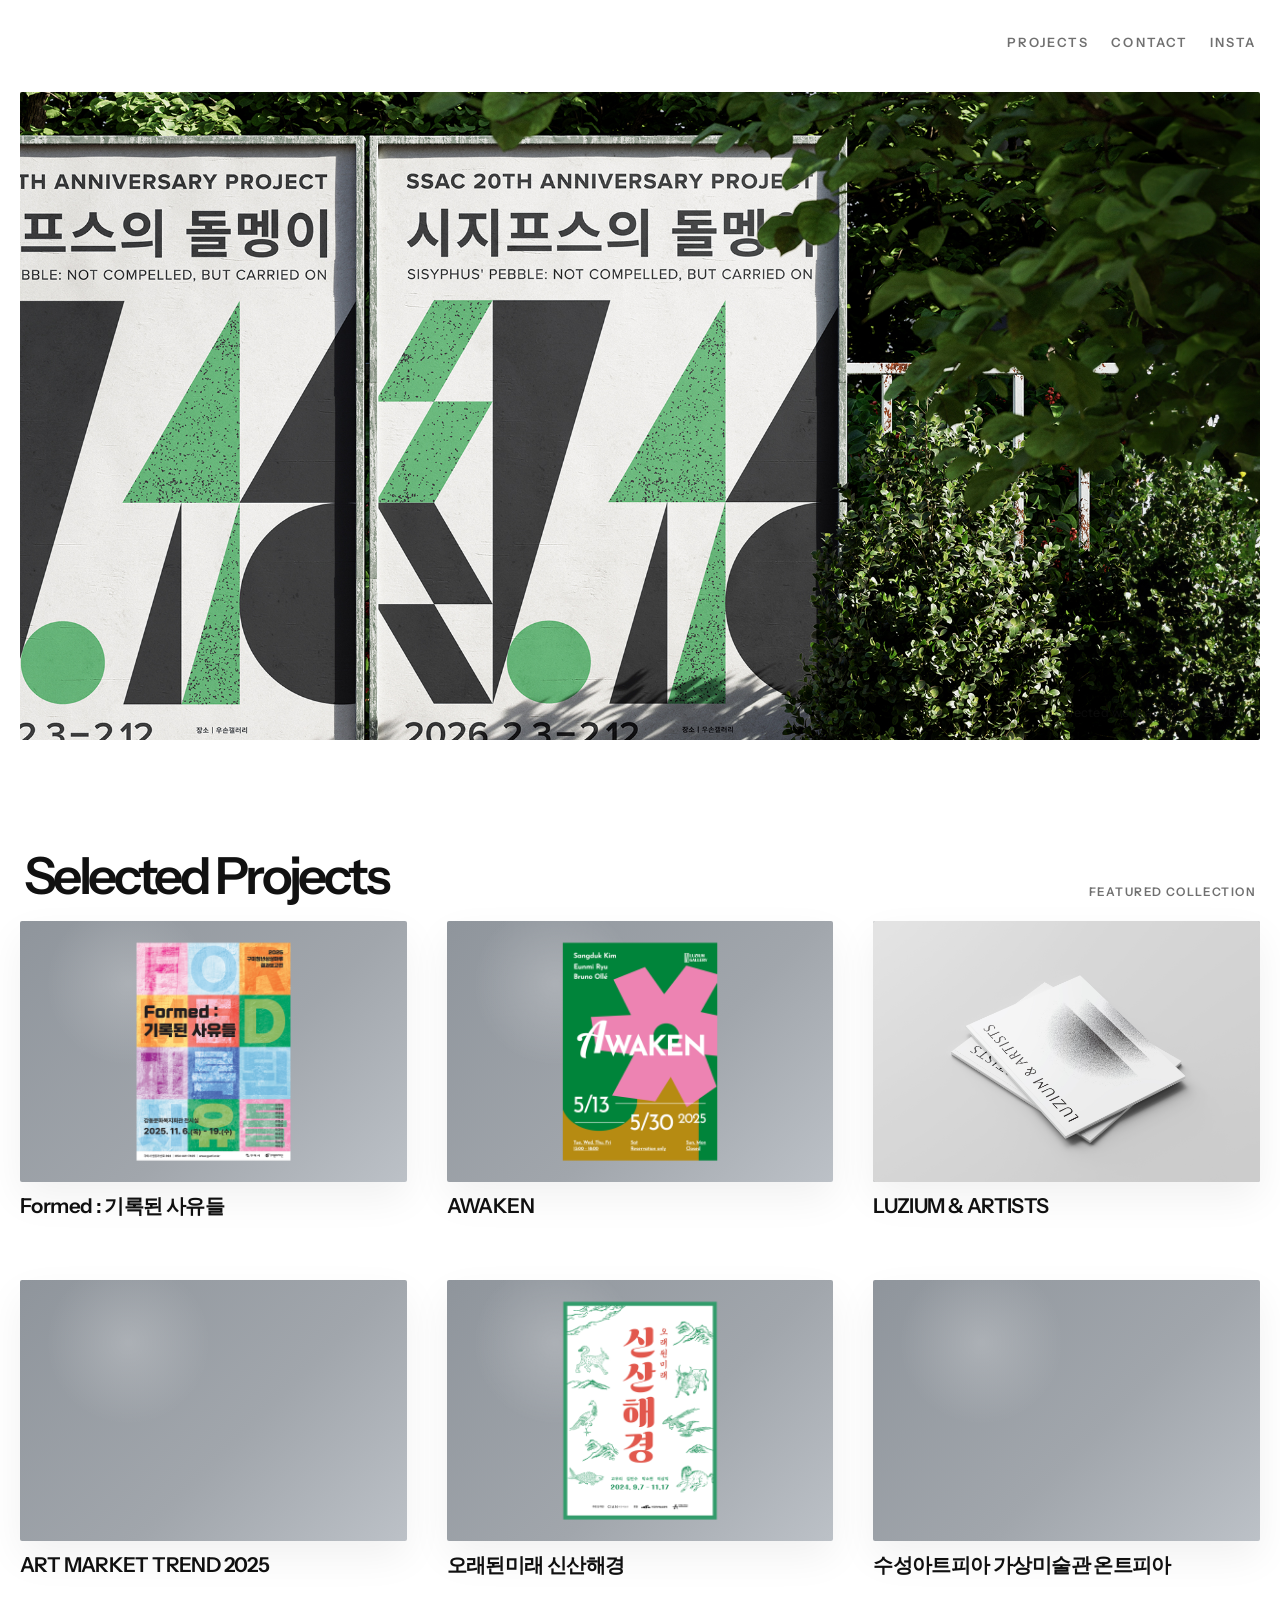
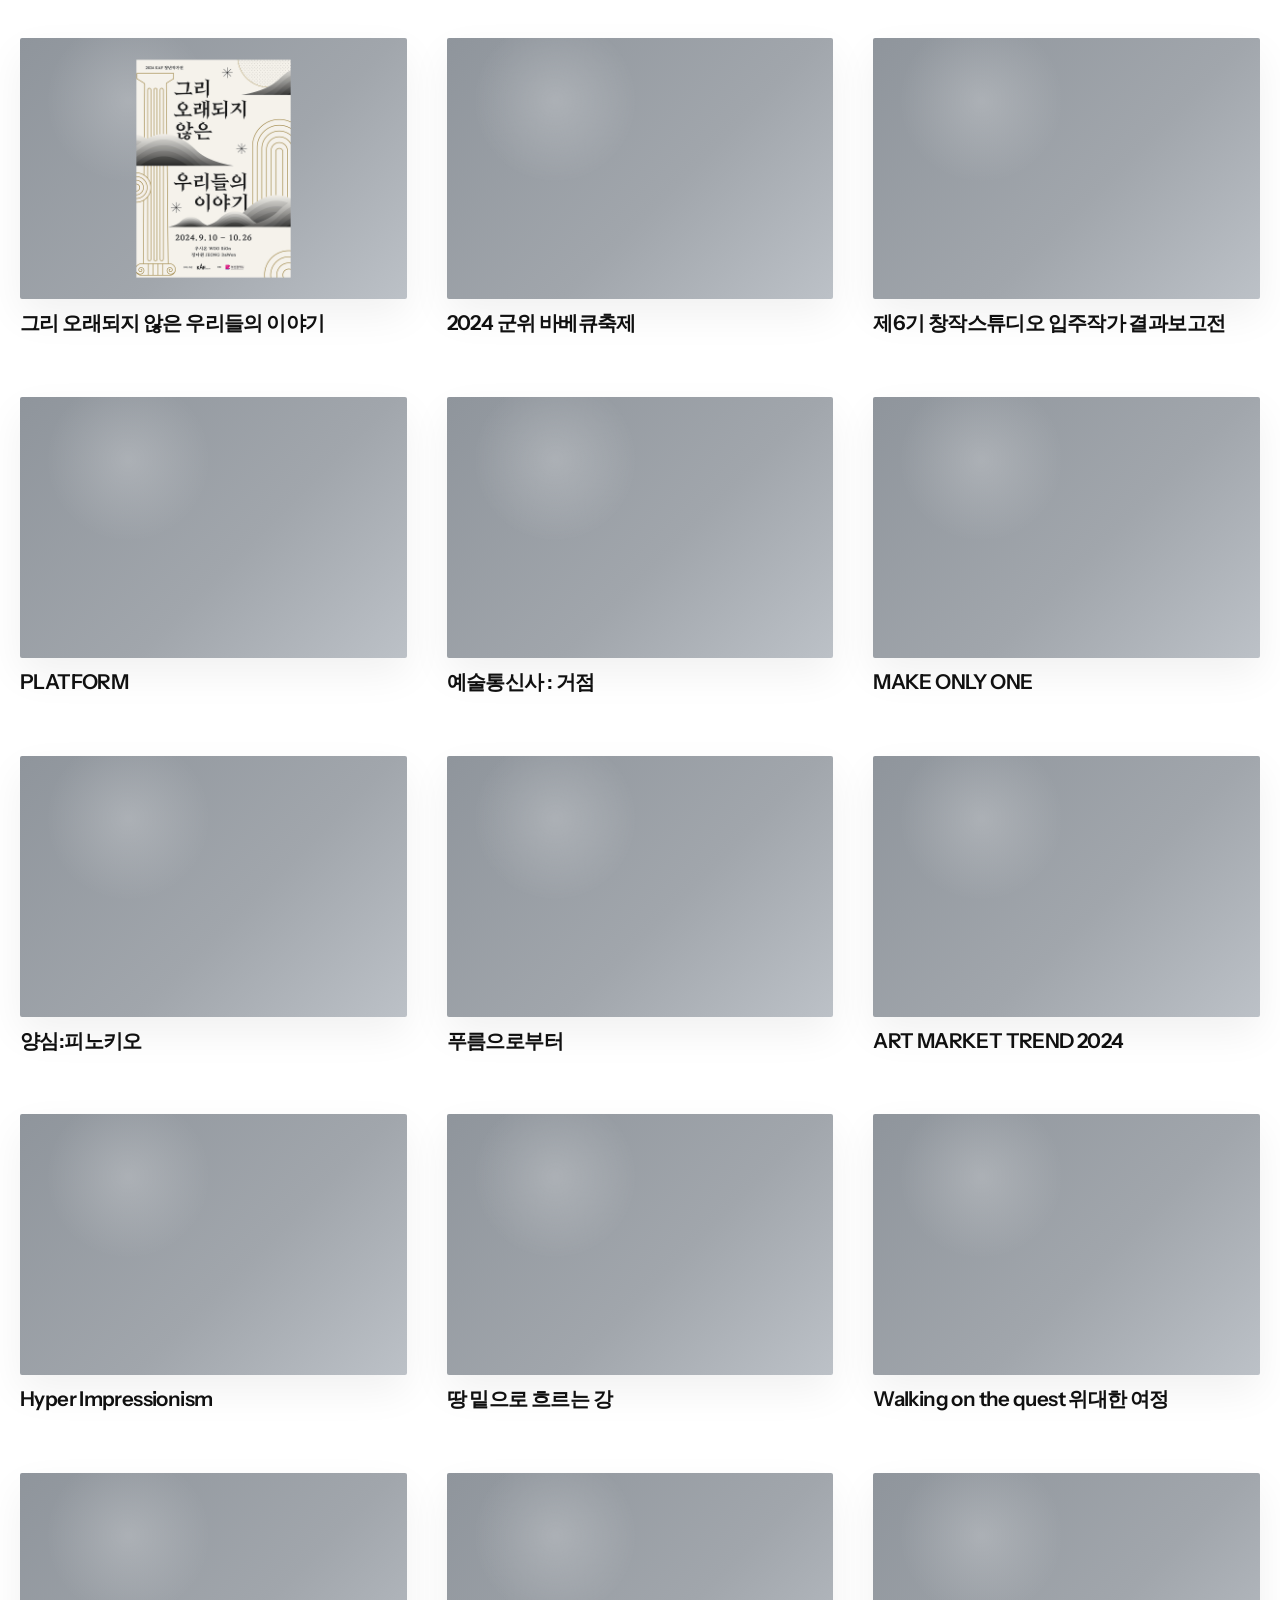
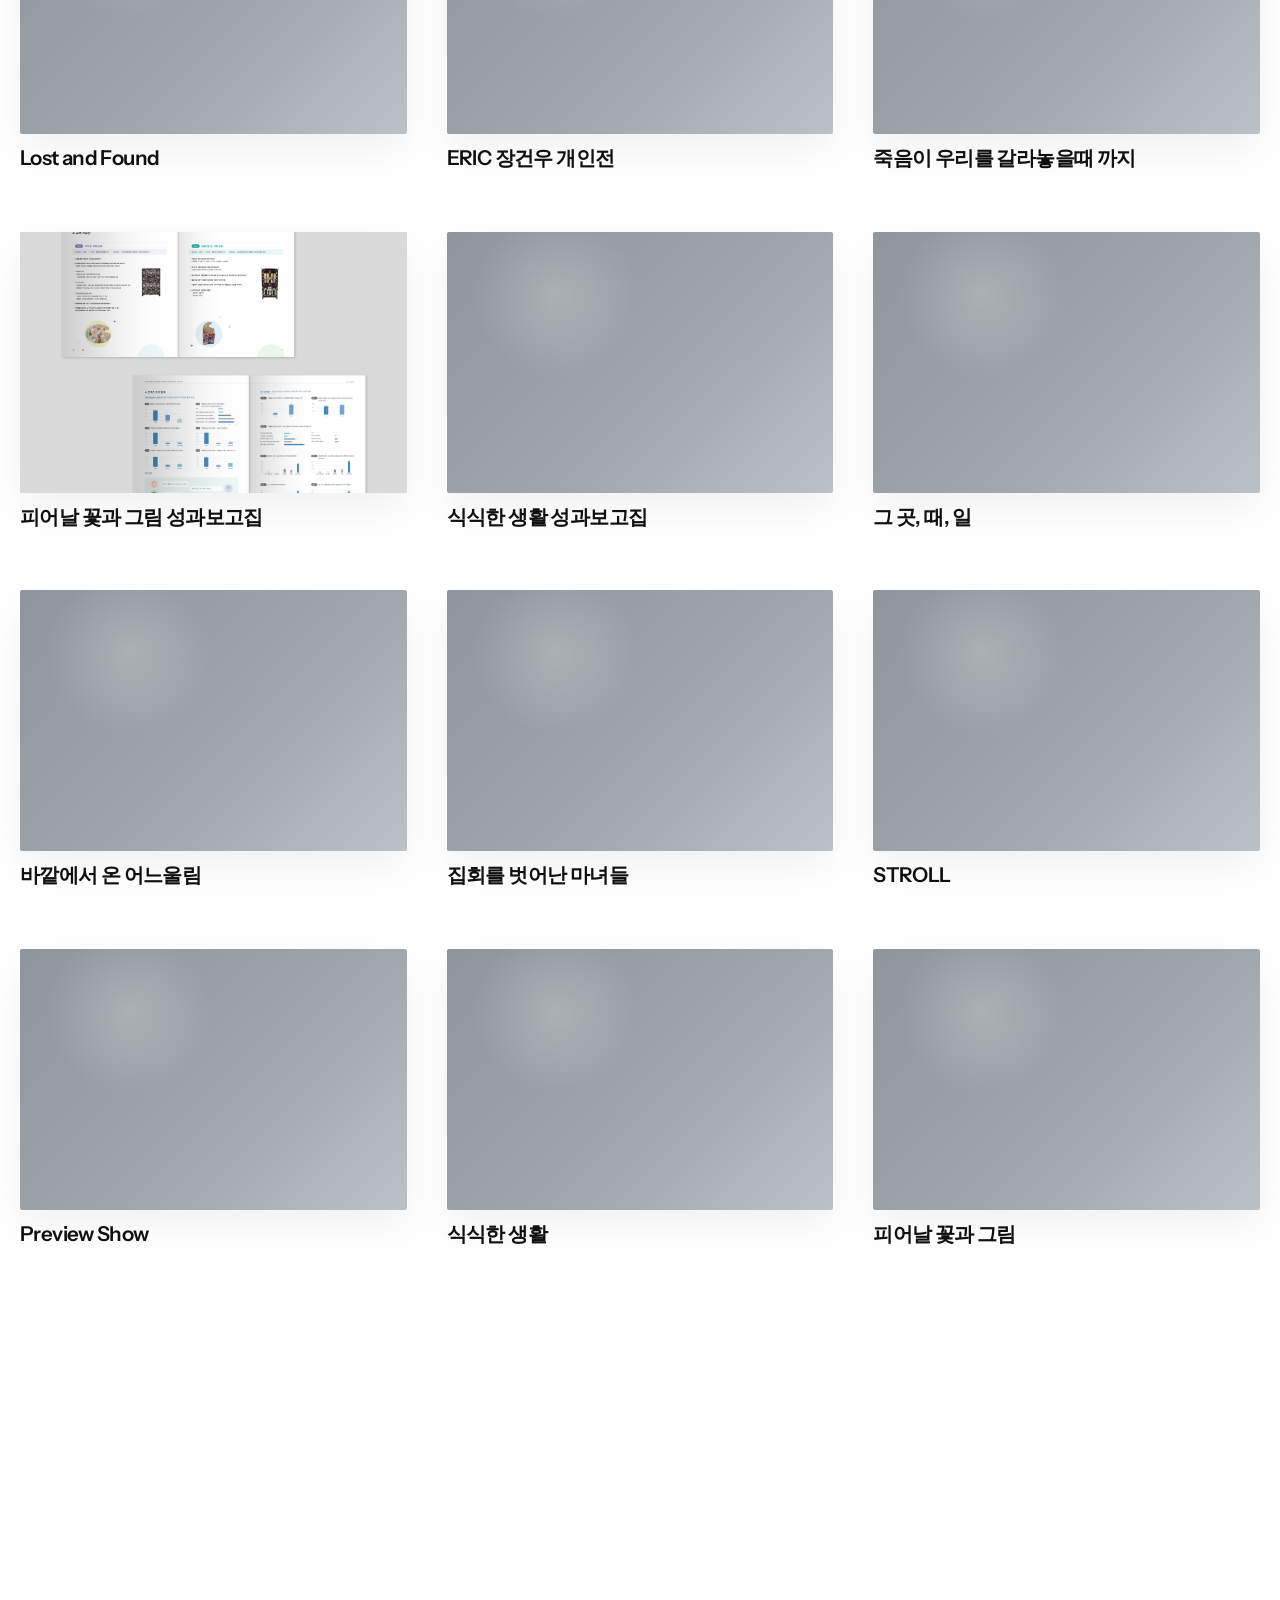
==== index.html @ 775eef55 "Add SVG favicon" ====
<!DOCTYPE html>
<html lang="ko">
<head>
  <meta charset="UTF-8" />
  <meta name="viewport" content="width=device-width, initial-scale=1.0" />
  <title>Min Portfolio</title>
  <meta
    name="description"
    content="타이포그래피 중심의 미니멀 웹 디자이너 포트폴리오"
  />
  <link rel="preconnect" href="https://fonts.googleapis.com" />
  <link rel="preconnect" href="https://fonts.gstatic.com" crossorigin />
  <link
    href="https://fonts.googleapis.com/css2?family=Instrument+Sans:wght@400;500;600;700&display=swap"
    rel="stylesheet"
  />
  <link rel="icon" href="favicon.svg" type="image/svg+xml" />
  <link rel="stylesheet" href="style.css" />
</head>
<body>
  <a class="skip-link" href="#content">본문으로 바로가기</a>

  <div class="page">
    <!-- 공통 상단 내비게이션 -->
    <header class="topbar reveal">
      <a class="brand" href="index.html" aria-label="Min Portfolio home">
        <span class="brand-text">MIN PORTFOLIO</span>
      </a>
      <nav class="menu" aria-label="주요 메뉴">
        <a href="project.html">Projects</a>
        <a href="contact.html">Contact</a>
        <a href="https://www.instagram.com/aube.d_graphic/" target="_blank" rel="noopener noreferrer">Insta</a>
      </nav>
    </header>

    <main id="content">
      <!-- 메인 비주얼 -->
      <section class="hero-image reveal reveal-delay" aria-label="Main visual">
        <div class="hero-image-inner surface-art" id="home-hero">
          <p>Selected work archive / 2026</p>
        </div>
      </section>

      <!-- 대표 프로젝트 목록은 script.js 데이터로 렌더링 -->
      <section class="work reveal" aria-labelledby="featured-projects-title">
        <div class="section-head">
          <h1 id="featured-projects-title">Selected Projects</h1>
          <p class="section-note">Featured collection</p>
        </div>
        <div class="project-gallery" data-gallery="featured"></div>
      </section>
    </main>
  </div>

  <script src="script.js"></script>
</body>
</html>
---- style.css ----
:root {
  --bg: #ffffff;
  --surface: #f8f8f8;
  --text: #111111;
  --muted: #707070;
  --line: rgba(17, 17, 17, 0.12);
  --line-strong: rgba(17, 17, 17, 0.22);
  --font-sans: "Instrument Sans", sans-serif;
  --page-width: min(1280px, calc(100% - 40px));
  --page-padding-bottom: 80px;
  --section-padding-top: 88px;
  --work-padding-top: 112px;
  --grid-gap-x: 40px;
  --grid-gap-y: 64px;
  --radius: 2px;
  --shadow-soft: 0 16px 40px rgba(17, 17, 17, 0.06);
}

/* Base */
*,
*::before,
*::after {
  box-sizing: border-box;
}

html {
  scroll-behavior: smooth;
}

body {
  margin: 0;
  background: var(--bg);
  color: var(--text);
  font-family: var(--font-sans);
  letter-spacing: -0.015em;
}

body.contact-page {
  background: #e9ecfb;
}

a {
  color: inherit;
  text-decoration: none;
}

img {
  display: block;
  max-width: 100%;
}

.skip-link {
  position: absolute;
  top: 12px;
  left: 12px;
  z-index: 100;
  padding: 10px 14px;
  background: var(--text);
  color: var(--bg);
  transform: translateY(-150%);
  transition: transform 0.2s ease;
}

.skip-link:focus {
  transform: translateY(0);
}

.page {
  width: var(--page-width);
  margin: 0 auto;
  padding: 24px 0 var(--page-padding-bottom);
}

/* Header */
.topbar,
.menu,
.section-head {
  display: flex;
}

.topbar {
  align-items: center;
  justify-content: space-between;
  gap: 24px;
  padding: 4px 4px 0;
}

.brand,
.menu {
  font-size: 0.8rem;
  font-weight: 600;
  letter-spacing: 0.16em;
  text-transform: uppercase;
}

.brand {
  position: relative;
  display: inline-flex;
  align-items: center;
  min-height: 28px;
}

.brand-logo {
  display: block;
  max-height: 28px;
  width: auto;
}

.menu {
  flex-wrap: wrap;
  gap: 22px;
  color: var(--muted);
}

.menu a[aria-current="page"] {
  color: var(--text);
}

.brand:hover,
.menu a:hover {
  opacity: 0.55;
}

.brand.has-logo .brand-text {
  position: absolute;
  overflow: hidden;
  width: 1px;
  height: 1px;
  margin: -1px;
  padding: 0;
  border: 0;
  clip: rect(0 0 0 0);
  clip: rect(0, 0, 0, 0);
}

/* Shared typography */
.eyebrow,
.detail-gallery-label,
.section-note,
.info-row span {
  color: var(--muted);
  font-size: 0.82rem;
  font-weight: 600;
  letter-spacing: 0.12em;
  text-transform: uppercase;
}

.eyebrow {
  margin: 0 0 18px;
  font-size: 0.78rem;
  letter-spacing: 0.14em;
}

.section-note {
  margin: 0;
  font-size: 0.74rem;
}

.page-title,
.detail-title,
.section-head h1,
.section-head h2,
.project-title {
  margin: 0;
  font-weight: 600;
  letter-spacing: -0.07em;
}

.page-title {
  font-size: clamp(3rem, 6.8vw, 5.8rem);
  line-height: 0.9;
}

.hero-copy,
.detail-summary,
.detail-overview {
  color: var(--muted);
  line-height: 1.8;
}

/* Shared surfaces */
.surface-art {
  border-radius: var(--radius);
  background:
    linear-gradient(135deg, rgba(255, 228, 186, 0.78), rgba(255, 255, 255, 0.5) 32%),
    radial-gradient(circle at 78% 24%, rgba(188, 231, 255, 0.8), transparent 22%),
    radial-gradient(circle at 68% 72%, rgba(255, 196, 204, 0.74), transparent 26%),
    linear-gradient(180deg, var(--surface), #efefef);
}

.surface-art::before {
  content: "";
  position: absolute;
  inset: 0;
  background:
    linear-gradient(120deg, rgba(255, 255, 255, 0.26), transparent 34%),
    linear-gradient(180deg, transparent 58%, rgba(255, 255, 255, 0.36));
}

/* Home / list sections */
.hero-image {
  margin-top: 36px;
}

.hero-image-inner {
  position: relative;
  min-height: 72vh;
  overflow: hidden;
}

.hero-image-inner p {
  position: absolute;
  right: 24px;
  bottom: 20px;
  z-index: 1;
  margin: 0;
  color: rgba(17, 17, 17, 0.7);
  font-size: 0.8rem;
  letter-spacing: 0.02em;
}

.page-intro {
  padding: var(--section-padding-top) 4px 24px;
}

.intro-copy {
  grid-column: auto;
  max-width: 32rem;
  margin-top: 18px;
}

.contact-intro {
  padding-bottom: 8px;
}

.contact-intro-copy {
  max-width: 43rem;
  display: grid;
  gap: 18px;
  margin-top: 28px;
}

.contact-intro-copy p {
  margin: 0;
  color: var(--text);
  font-size: clamp(1.2rem, 2vw, 1.5rem);
  line-height: 1.72;
  letter-spacing: -0.02em;
}

.contact-email {
  margin-top: 10px;
}

.contact-email a {
  display: inline-flex;
  align-items: center;
  gap: 10px;
  color: var(--text);
  font-size: inherit;
  line-height: inherit;
  letter-spacing: inherit;
}

.contact-email-icon {
  width: 28px;
  height: 28px;
  flex: 0 0 auto;
  object-fit: contain;
}

.work {
  padding-top: var(--work-padding-top);
}

.section-head {
  justify-content: space-between;
  align-items: end;
  gap: 20px;
  padding: 0 4px 22px;
}

.section-head h1,
.section-head h2 {
  font-size: clamp(2.2rem, 4vw, 3.2rem);
  line-height: 0.92;
}

.project-gallery {
  display: grid;
  grid-template-columns: repeat(3, minmax(0, 1fr));
  gap: var(--grid-gap-y) var(--grid-gap-x);
}

.project-item {
  display: grid;
  gap: 14px;
  transition:
    transform 0.28s ease,
    opacity 0.28s ease;
}

.project-item:hover {
  transform: translateY(-2px);
}

.project-thumb {
  position: relative;
  aspect-ratio: 4 / 2.7;
  width: 100%;
  border-radius: var(--radius);
  overflow: hidden;
  background-size: cover;
  background-position: center;
  box-shadow: var(--shadow-soft);
  transition:
    transform 0.4s ease,
    filter 0.4s ease,
    box-shadow 0.4s ease;
}

.project-item:hover .project-thumb {
  transform: scale(1.01);
  filter: contrast(1.01) saturate(1.01);
  box-shadow: 0 20px 42px rgba(17, 17, 17, 0.09);
}

.project-thumb-image,
.project-thumb-video,
.hero-image-asset,
.detail-thumb-image,
.detail-gallery-video,
.detail-gallery-image {
  width: 100%;
  height: 100%;
  object-fit: cover;
}

.hero-image-asset,
.project-thumb-image,
.detail-thumb-image {
  position: absolute;
  inset: 0;
}


.project-thumb-video {
  position: absolute;
  inset: 0;
  object-fit: cover;
}

.project-thumb-contain {
  display: grid;
  place-items: center;
  background: #a1a6ac;
}

.project-thumb-contain .project-thumb-image {
  position: absolute;
  inset: 0;
  width: 100%;
  height: 100%;
  max-width: none;
  max-height: none;
  object-fit: contain;
  object-position: center center;
  margin: 0;
  filter: drop-shadow(0 12px 22px rgba(17, 17, 17, 0.18));
}

.project-text {
  display: grid;
  gap: 6px;
}

.project-title {
  font-size: clamp(1.05rem, 1.6vw, 1.45rem);
  line-height: 0.96;
  letter-spacing: -0.03em;
}

.project-meta {
  color: var(--muted);
  font-size: 0.84rem;
  font-weight: 500;
  letter-spacing: 0.01em;
  display: none;
}

/* Project detail */
.detail-visual {
  margin-top: 40px;
}

.detail-thumb {
  position: relative;
  aspect-ratio: 4 / 2.7;
  overflow: hidden;
  border-radius: var(--radius);
}

.detail-thumb-contain {
  display: grid;
  place-items: center;
  background: #a1a6ac;
}

.detail-thumb-contain .detail-thumb-image {
  position: absolute;
  inset: 0;
  width: 100%;
  height: 100%;
  max-width: none;
  max-height: none;
  margin: 0;
  object-fit: contain;
  object-position: center center;
}

.detail-copy {
  max-width: 980px;
  padding: 88px 4px 0;
}

.detail-year {
  margin: 0 0 14px;
  color: var(--muted);
  font-size: 0.92rem;
  letter-spacing: 0.01em;
}

.detail-title {
  font-size: clamp(2.3rem, 4vw, 3.2rem);
  line-height: 1;
}

.detail-summary,
.detail-overview {
  max-width: 920px;
  margin: 18px 0 0;
  font-size: clamp(0.94rem, 1.15vw, 1.02rem);
  line-height: 1.65;
  letter-spacing: -0.015em;
}

.detail-summary {
  color: #1b1b1b;
  font-size: clamp(1rem, 1.28vw, 1.1rem);
}

.detail-overview {
  color: var(--muted);
}

.detail-gallery {
  padding-top: 72px;
}

.detail-gallery-grid {
  display: grid;
  grid-template-columns: 1fr;
  gap: 24px;
}

.detail-gallery-item {
  position: relative;
  min-height: 52vh;
  overflow: hidden;
  border: 0;
  border-radius: var(--radius);
  background: transparent;
}

.detail-gallery-item.has-video {
  display: grid;
  place-items: center;
  background: #ffffff;
}

.detail-gallery-item::before {
  content: "TEMP IMAGE";
  position: absolute;
  top: 16px;
  left: 16px;
  z-index: 1;
  padding: 8px 10px;
  background: rgba(255, 255, 255, 0.88);
  color: var(--text);
  font-size: 0.72rem;
  font-weight: 700;
  letter-spacing: 0.08em;
  border-radius: 999px;
}

.detail-gallery-item.has-asset::before,
.detail-thumb.has-asset::before {
  content: none;
}

.detail-gallery-item.has-video .detail-gallery-video {
  display: block;
  position: relative;
  width: min(600px, 100%);
  height: auto;
  max-height: 100%;
  border: 1px solid #111111;
  outline: 0;
  object-fit: contain;
}

.detail-back {
  display: flex;
  justify-content: space-between;
  align-items: center;
  gap: 16px;
  padding-top: 32px;
}

.back-link {
  display: inline-flex;
  align-items: center;
  justify-content: center;
  min-height: 48px;
  padding: 0 20px;
  border: 1px solid var(--text);
  color: var(--text);
  font-size: 0.96rem;
  font-weight: 500;
  letter-spacing: -0.01em;
}

.detail-back .back-link[hidden] {
  visibility: hidden;
  pointer-events: none;
}

.detail-back .back-link:not(.back-link-prev):not(.back-link-next) {
  margin: 0 auto;
}

.back-link-prev,
.back-link-next {
  width: 42px;
  height: 42px;
  min-width: 42px;
  min-height: 42px;
  padding: 0;
  border: 0;
  font-size: 1.75rem;
  font-weight: 700;
  line-height: 1;
  position: relative;
}

.back-link-prev::before,
.back-link-next::before {
  content: "";
  position: absolute;
  top: 50%;
  left: 50%;
  width: 22px;
  height: 2px;
  background: var(--text);
  transform: translate(-50%, -50%);
}

.back-link-prev::before {
  margin-left: 1px;
}

.back-link-next::before {
  margin-left: -1px;
}

.back-link-prev::after,
.back-link-next::after {
  content: "";
  position: absolute;
  top: 50%;
  width: 12px;
  height: 12px;
  border-top: 2px solid var(--text);
  border-right: 2px solid var(--text);
}

.back-link-prev::after {
  left: 50%;
  transform: translate(-11px, -50%) rotate(-135deg);
}

.back-link-next::after {
  left: 50%;
  transform: translate(-2px, -50%) rotate(45deg);
}

.back-link-list {
  min-width: 120px;
}

.back-link:hover {
  opacity: 0.6;
}

/* Info pages */
.info-list {
  border-top: 1px solid var(--line);
}

.info-row {
  display: grid;
  grid-template-columns: 120px minmax(0, 1fr);
  gap: 18px;
  padding: 22px 4px;
  border-bottom: 1px solid var(--line);
}

.info-row p,
.info-row a {
  margin: 0;
  font-size: clamp(1.2rem, 2vw, 1.8rem);
  line-height: 1.2;
  letter-spacing: -0.04em;
}

.info-list-contact .info-row p,
.info-list-contact .info-row a {
  font-size: clamp(1rem, 1.5vw, 1.3rem);
}

.contact-content {
  padding-top: 72px;
  border-top: 0;
}

.contact-content .info-row:first-child {
  border-top: 1px solid var(--line);
}

/* Color variants */
.thumb-sand {
  background:
    radial-gradient(circle at 30% 30%, rgba(255, 255, 255, 0.34), transparent 28%),
    linear-gradient(135deg, #f4d39d, #f8e6ca 58%, #fcf7ef);
}

.thumb-ocean {
  background:
    radial-gradient(circle at 75% 25%, rgba(255, 255, 255, 0.36), transparent 24%),
    linear-gradient(135deg, #b6dff4, #d9eff9 58%, #f7fbfd);
}

.thumb-forest {
  background:
    radial-gradient(circle at 32% 28%, rgba(255, 255, 255, 0.3), transparent 24%),
    linear-gradient(135deg, #cfe5d7, #e4f2e8 58%, #f9fcfa);
}

.thumb-rose {
  background:
    radial-gradient(circle at 70% 26%, rgba(255, 255, 255, 0.34), transparent 24%),
    linear-gradient(135deg, #f3c8d2, #f8e2e7 58%, #fdf8f9);
}

.thumb-stone {
  background:
    radial-gradient(circle at 28% 24%, rgba(255, 255, 255, 0.2), transparent 24%),
    linear-gradient(135deg, #8f959c, #a1a6ac 58%, #bcc1c7);
}


.thumb-night {
  background:
    radial-gradient(circle at 68% 24%, rgba(255, 255, 255, 0.24), transparent 20%),
    linear-gradient(135deg, #c9d7ea, #e4edf7 58%, #f8fbff);
}

/* Motion */
.reveal {
  opacity: 0;
  transform: translateY(26px);
  transition:
    opacity 0.8s ease,
    transform 0.8s ease;
}

.reveal-delay {
  transition-delay: 0.12s;
}

.reveal.is-visible {
  opacity: 1;
  transform: translateY(0);
}

/* Responsive */
@media (max-width: 900px) {
  :root {
    --section-padding-top: 64px;
    --work-padding-top: 80px;
    --grid-gap-x: 24px;
    --grid-gap-y: 44px;
  }

  .project-gallery {
    grid-template-columns: repeat(2, minmax(0, 1fr));
  }

  .hero-image-inner {
    min-height: 58vh;
  }

  .detail-thumb {
    aspect-ratio: 4 / 2.7;
  }

  .detail-thumb-contain .detail-thumb-image {
    max-width: none;
    max-height: none;
  }

  .detail-copy {
    padding-top: 64px;
  }

  .detail-gallery-item {
    min-height: 38vh;
  }
}

@media (max-width: 640px) {
  :root {
    --page-width: min(100% - 24px, 100%);
    --page-padding-bottom: 48px;
    --section-padding-top: 48px;
    --work-padding-top: 64px;
  }

  .topbar {
    align-items: flex-start;
    gap: 14px;
  }

  .brand-logo {
    max-height: 24px;
  }

  .menu {
    gap: 8px 14px;
  }

  .section-head {
    flex-direction: column;
    align-items: flex-start;
    gap: 8px;
  }

  .page-title {
    font-size: clamp(2.8rem, 14vw, 4.8rem);
  }

  .hero-copy,
  .intro-copy {
    max-width: none;
    font-size: 0.95rem;
  }

  .hero-image {
    margin-top: 28px;
  }

  .hero-image-inner {
    min-height: 42vh;
  }

  .hero-image-inner p {
    right: 16px;
    bottom: 16px;
  }

  .project-gallery {
    grid-template-columns: 1fr;
    gap: 28px;
  }

  .project-item {
    gap: 12px;
  }

  .project-title {
    font-size: 1.45rem;
  }

  .info-row {
    grid-template-columns: 1fr;
    gap: 8px;
    padding: 18px 4px;
  }

  .info-row p,
  .info-row a {
    font-size: 1.08rem;
  }

  .detail-visual {
    margin-top: 48px;
  }

  .detail-thumb {
    aspect-ratio: 4 / 2.7;
  }

  .detail-thumb-contain .detail-thumb-image {
    max-width: none;
    max-height: none;
  }

  .detail-copy {
    padding-top: 48px;
  }

  .detail-title {
    font-size: 2rem;
  }

  .detail-summary,
  .detail-overview {
    font-size: 0.95rem;
  }

  .detail-gallery {
    padding-top: 40px;
  }

  .detail-gallery-item {
    min-height: 26vh;
  }

  .back-link {
    width: 100%;
  }

  .back-link-prev,
  .back-link-next {
    width: 42px;
    height: 42px;
    align-self: center;
  }

  .detail-back {
    flex-direction: row;
    align-items: center;
    justify-content: center;
    gap: 20px;
  }

  .detail-back .back-link:not(.back-link-prev):not(.back-link-next) {
    margin: 0;
  }

  .back-link-list {
    width: auto;
    min-width: auto;
  }

  .detail-back .back-link[hidden] {
    display: none;
  }
}

@media (prefers-reduced-motion: reduce) {
  *,
  *::before,
  *::after {
    animation: none !important;
    transition-duration: 0.01ms !important;
    scroll-behavior: auto !important;
  }

  .reveal {
    opacity: 1;
    transform: none;
  }
}
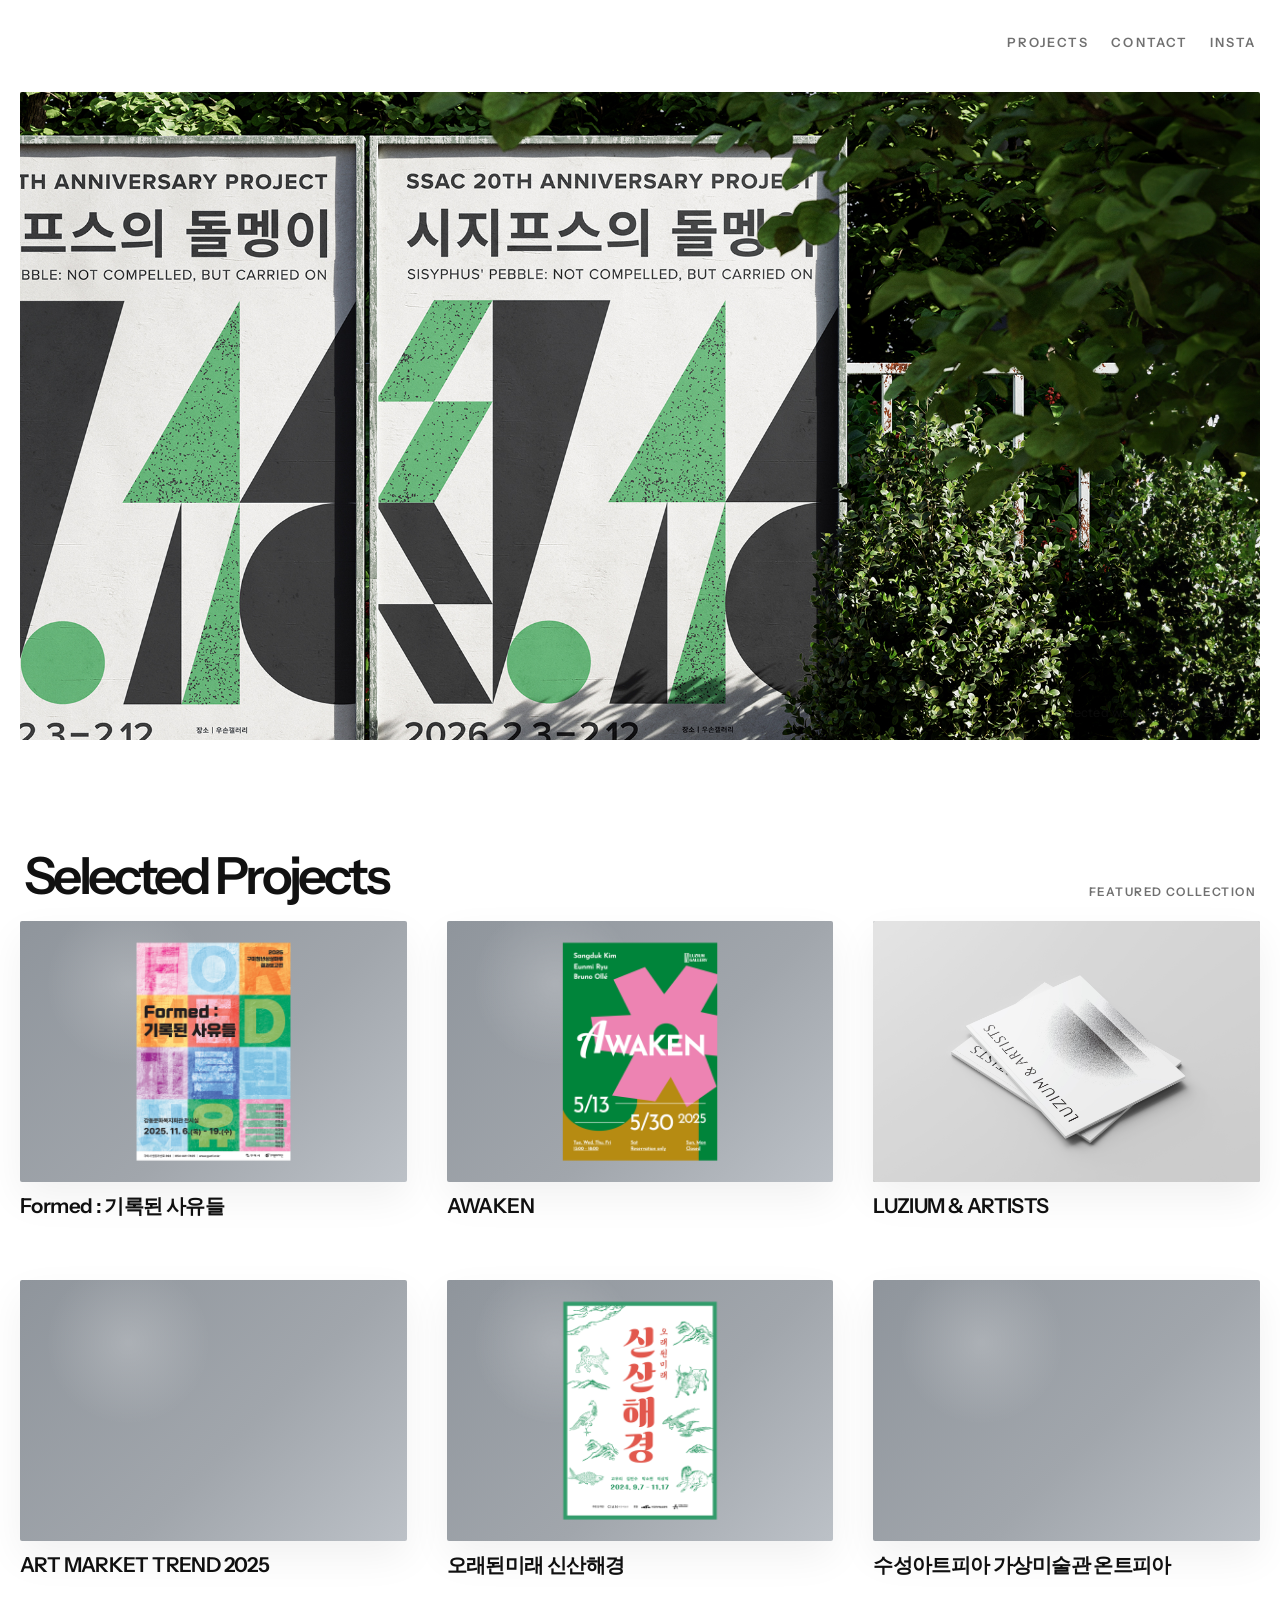
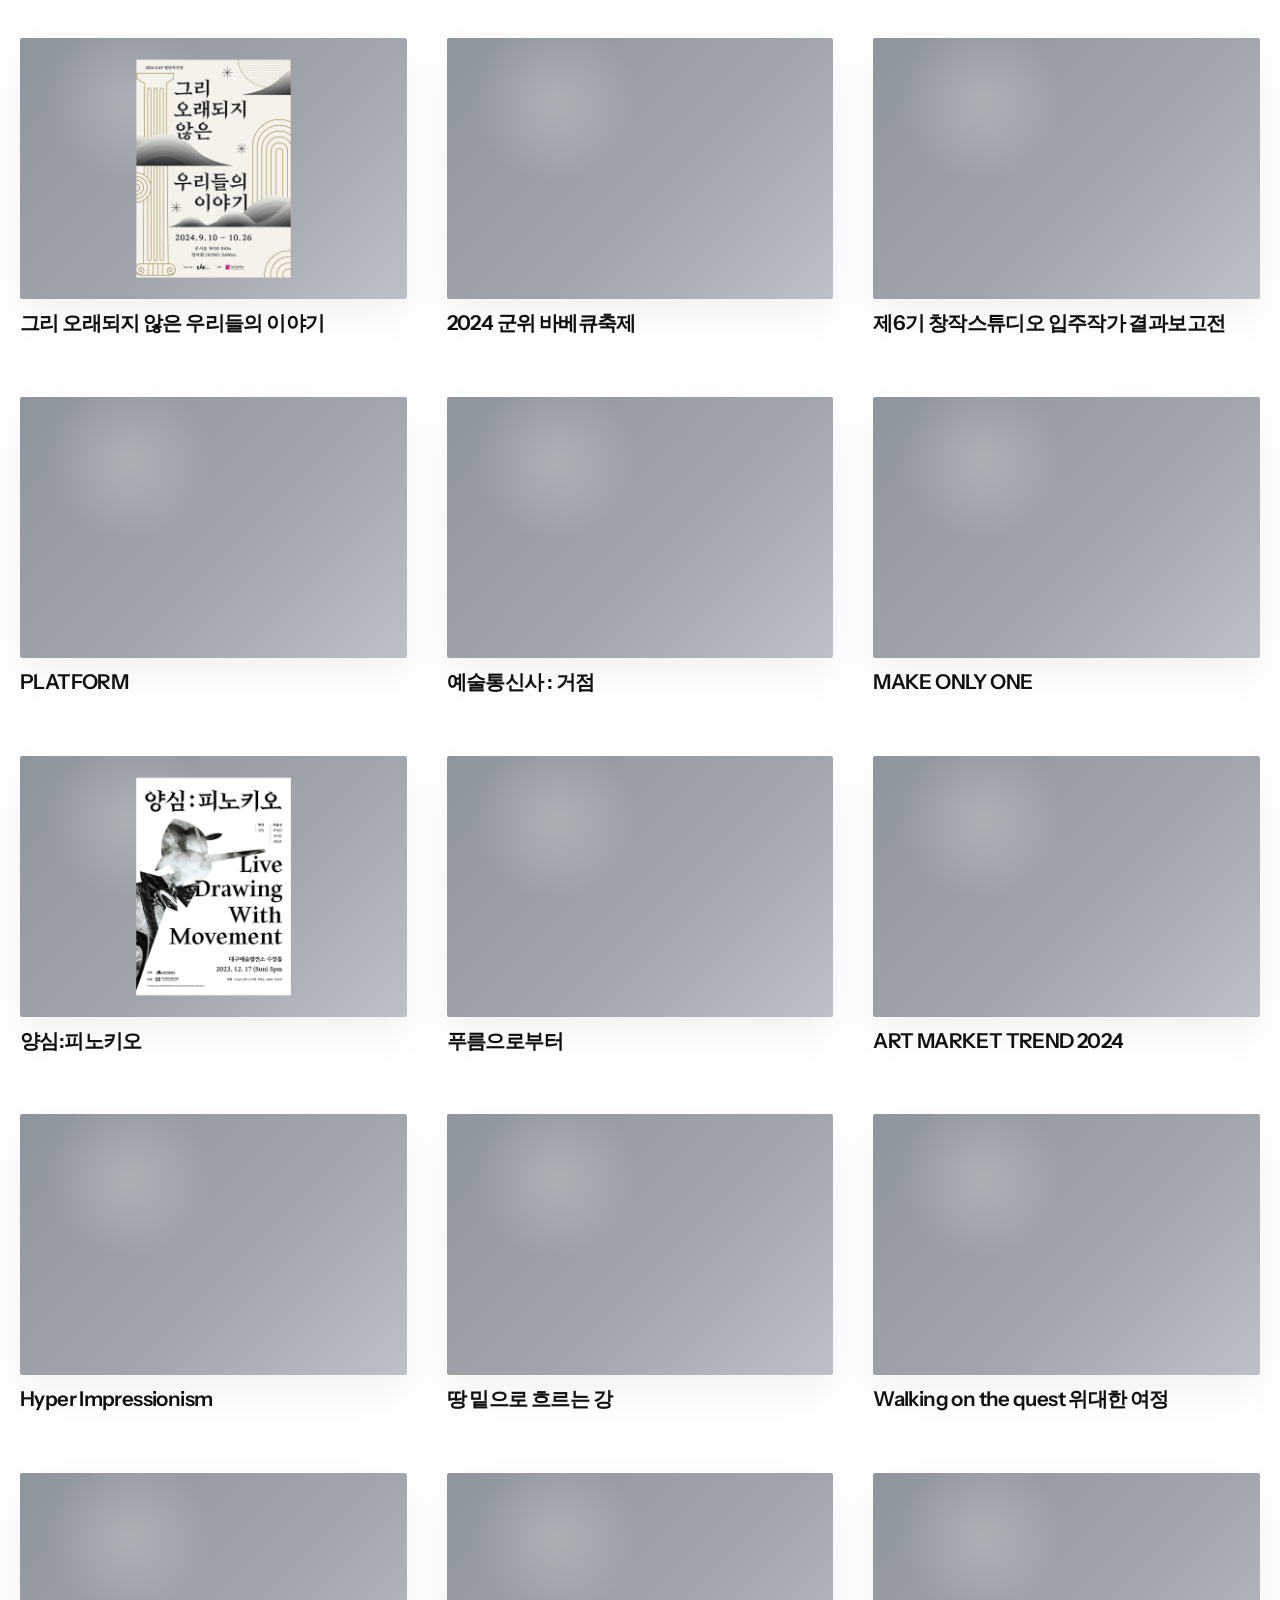
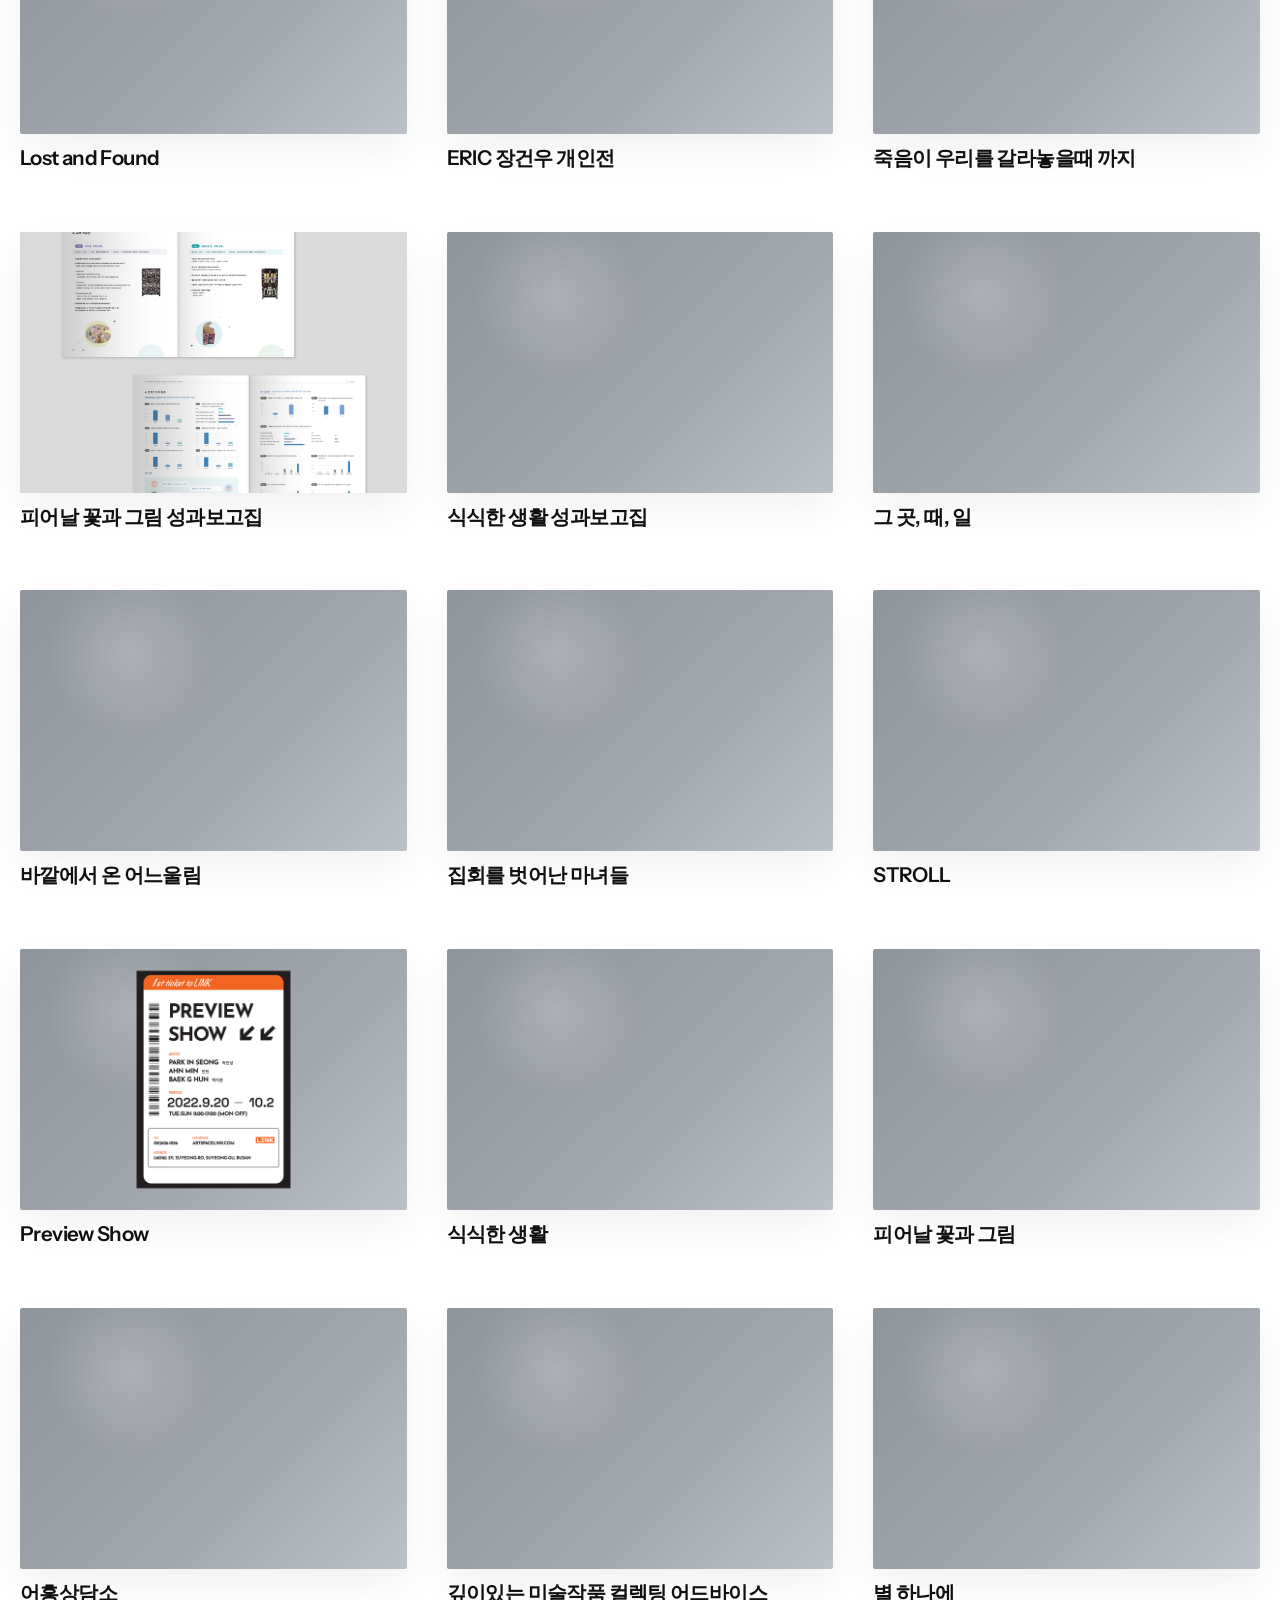
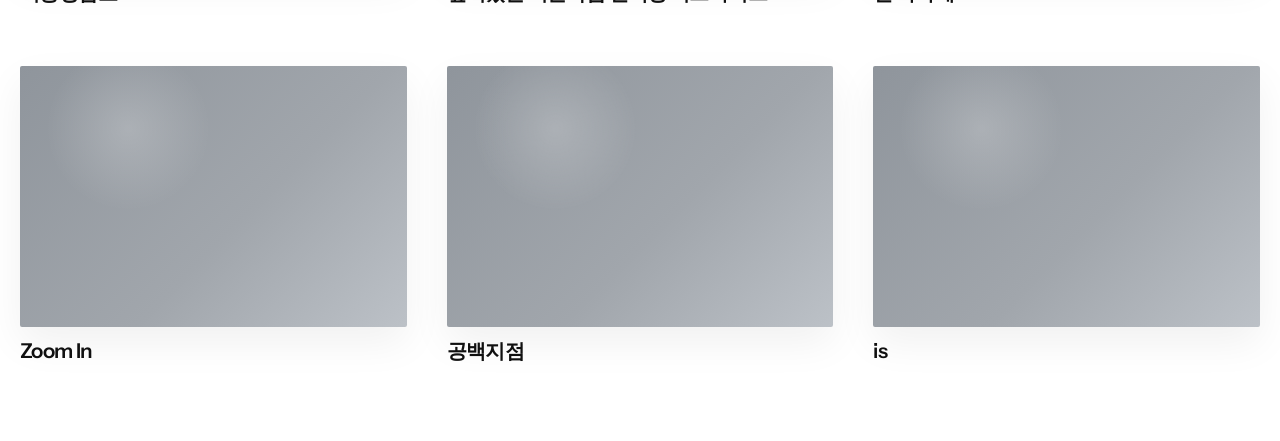
==== commit f62b9d9b: "Render header logo directly in HTML" ====
--- a/index.html
+++ b/index.html
@@ -23,7 +23,8 @@
   <div class="page">
     <!-- 공통 상단 내비게이션 -->
     <header class="topbar reveal">
-      <a class="brand" href="index.html" aria-label="Min Portfolio home">
+      <a class="brand has-logo" href="index.html" aria-label="Min Portfolio home">
+        <img class="brand-logo" src="assets/images/common/logo.svg" alt="" aria-hidden="true" />
         <span class="brand-text">MIN PORTFOLIO</span>
       </a>
       <nav class="menu" aria-label="주요 메뉴">
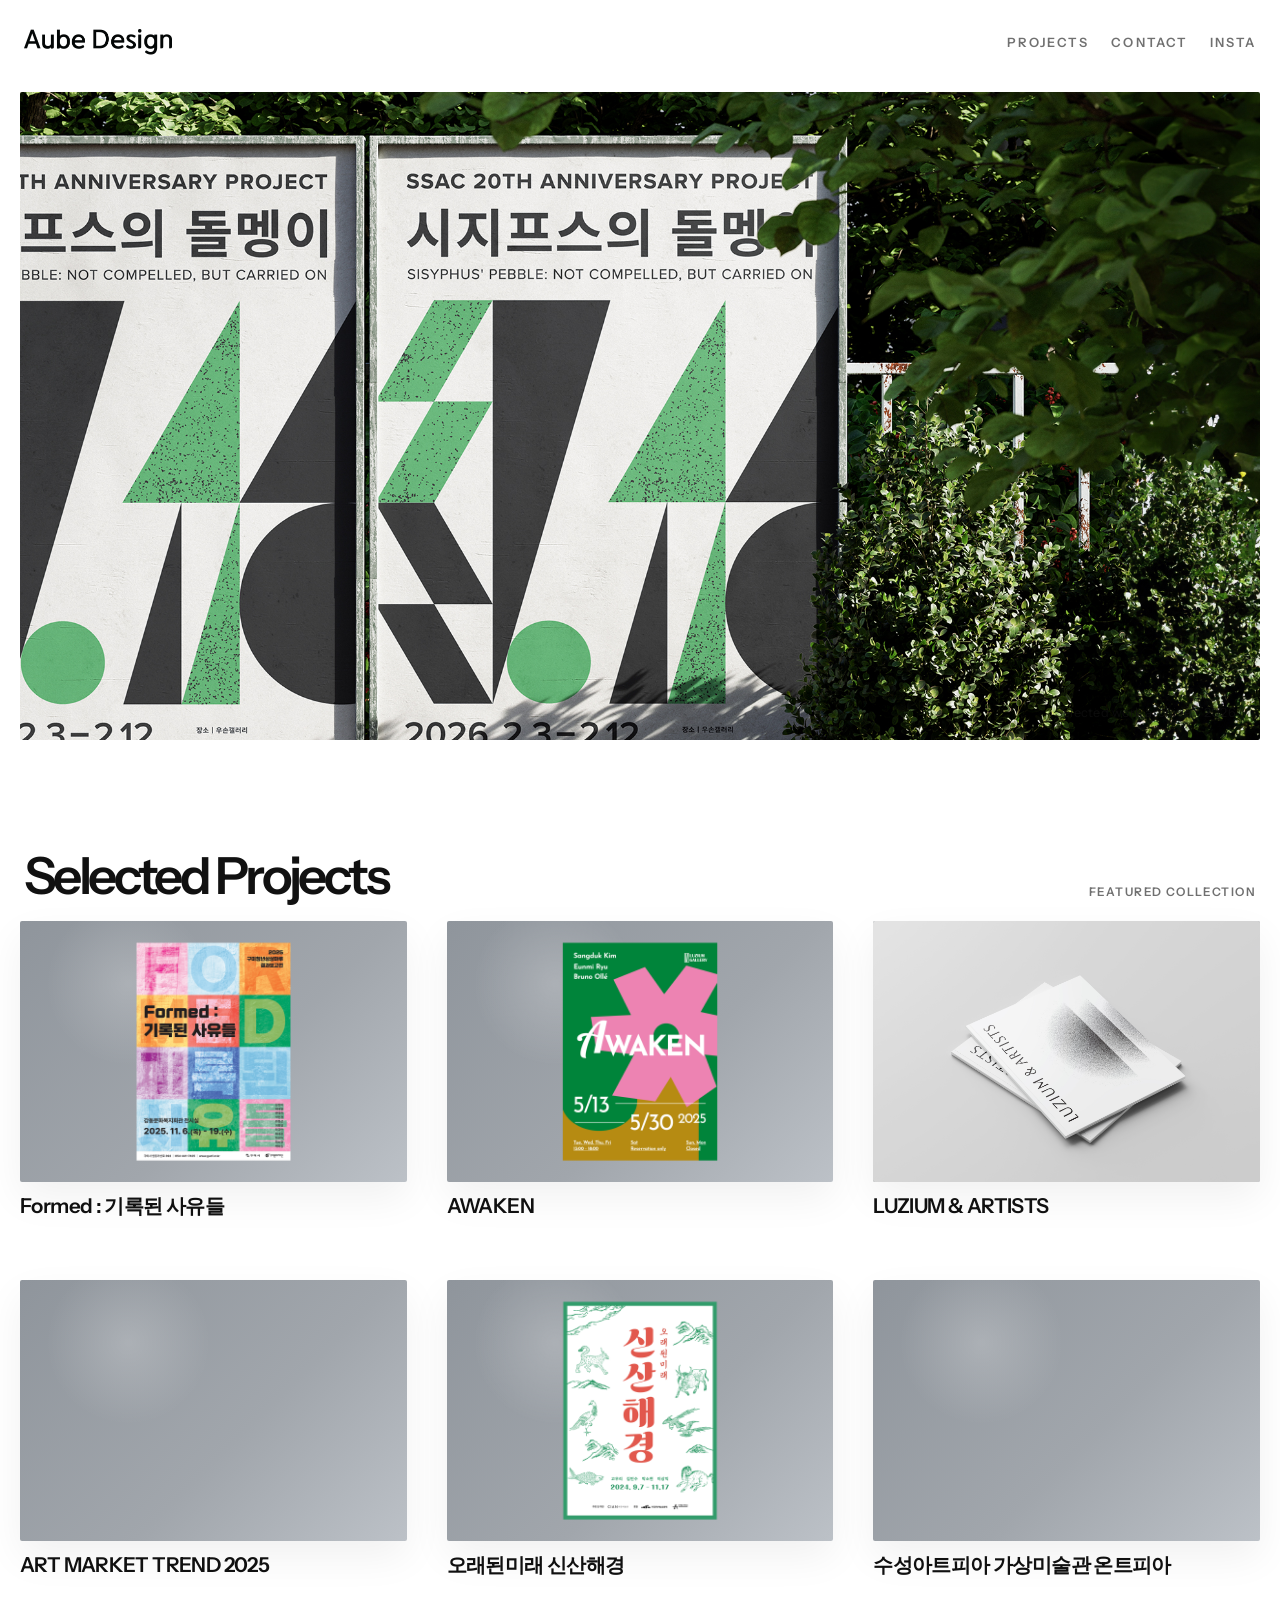
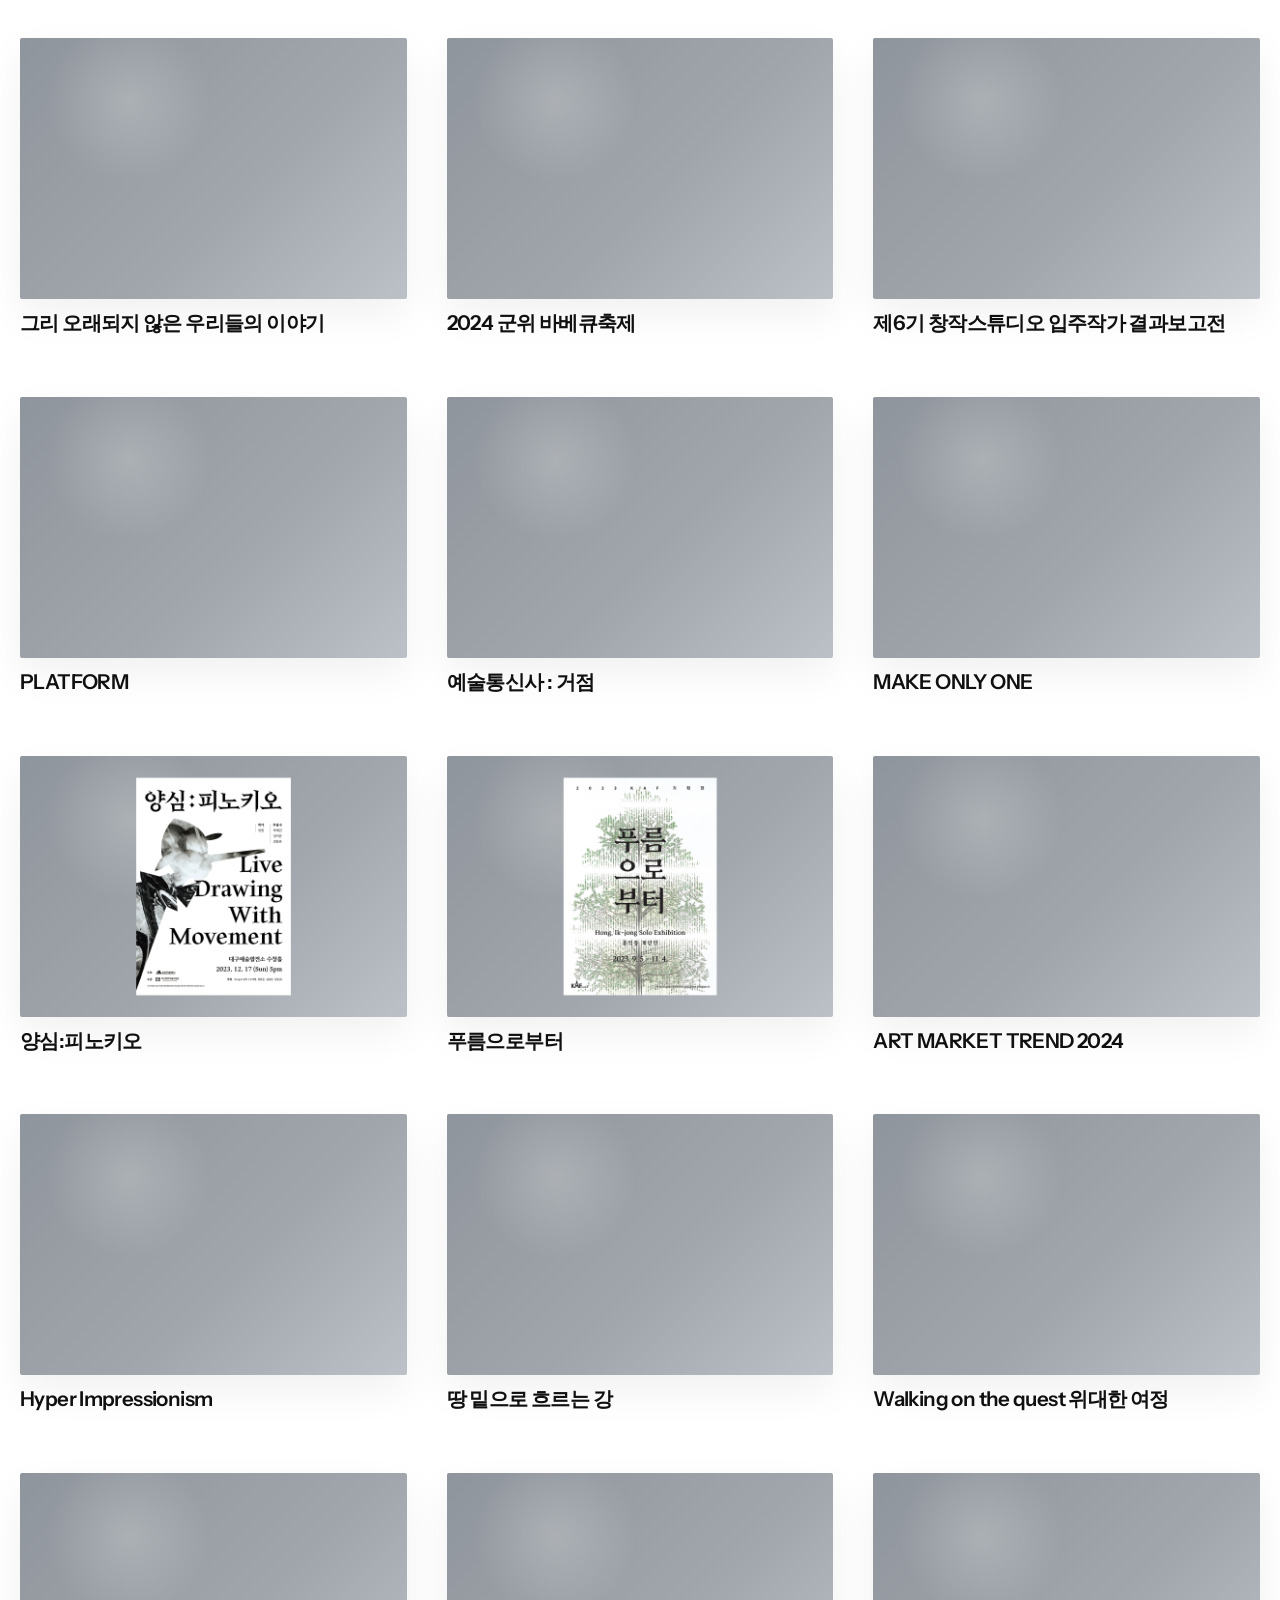
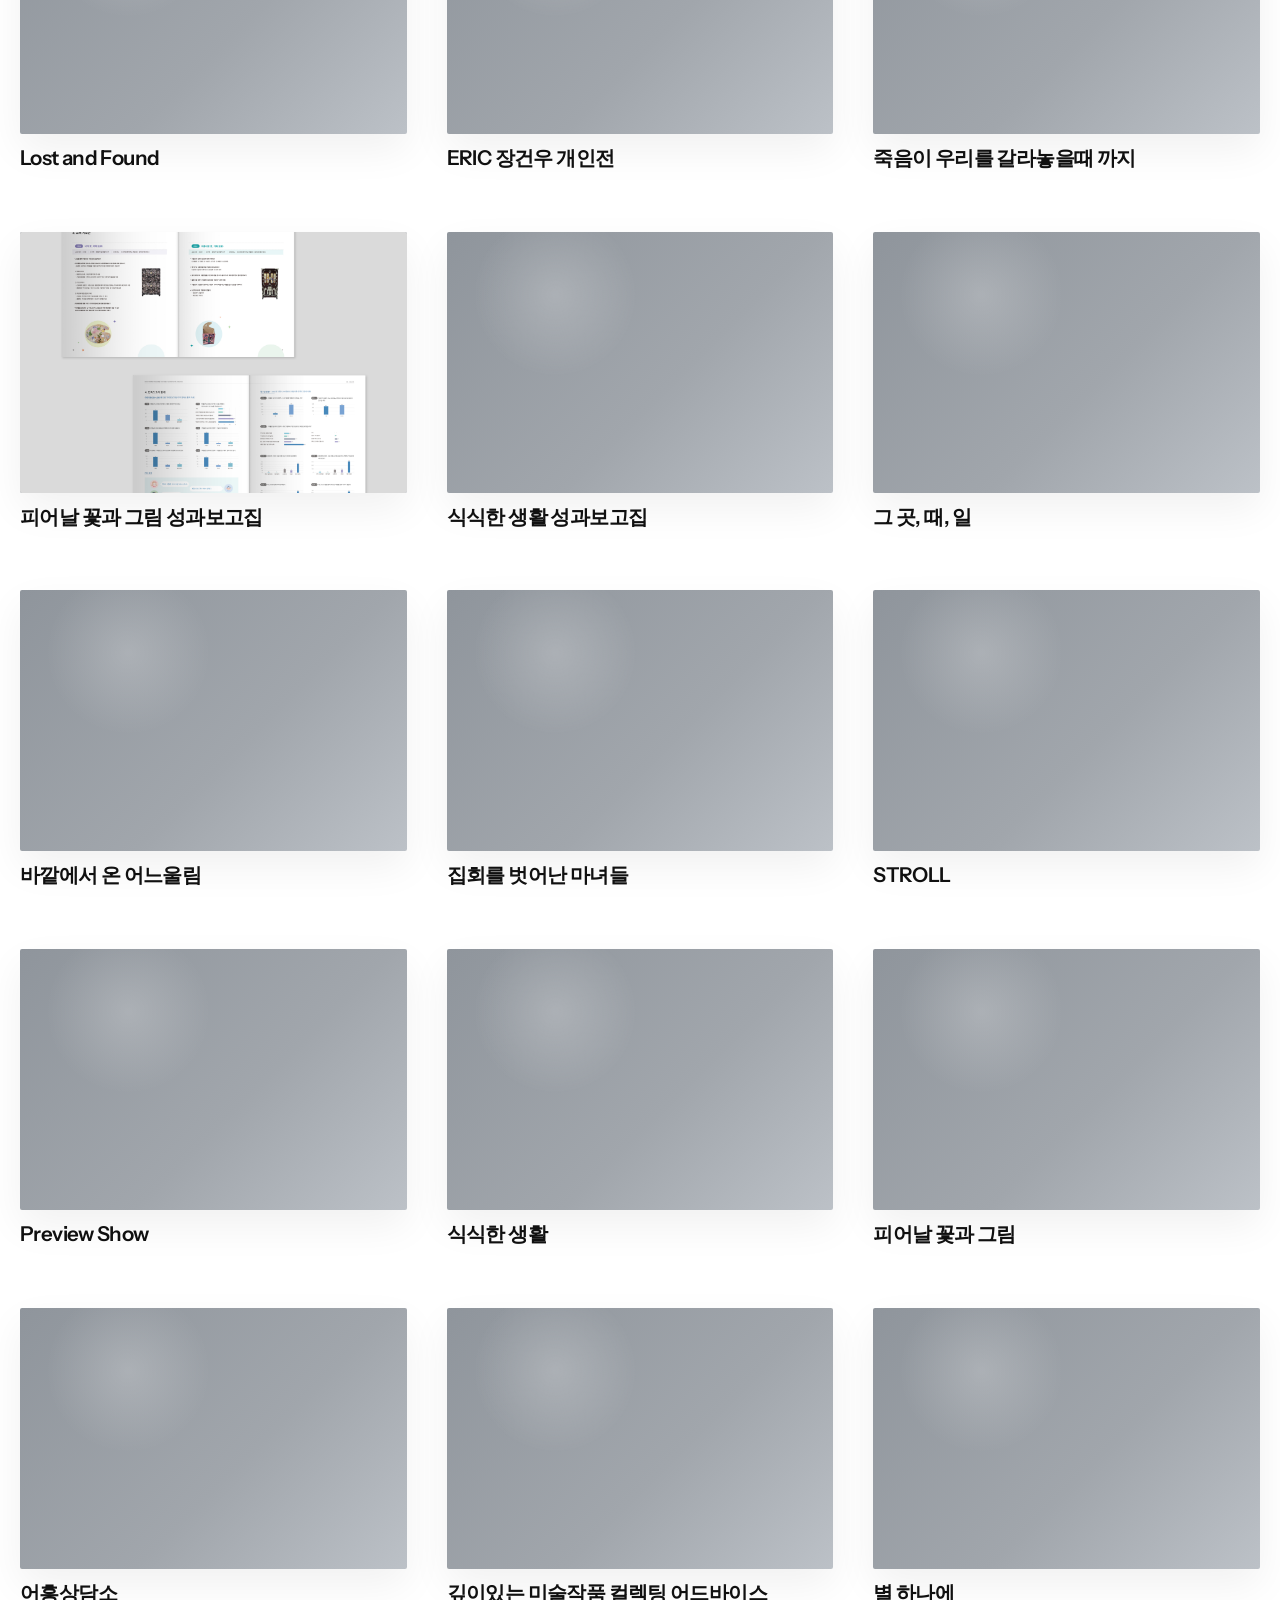
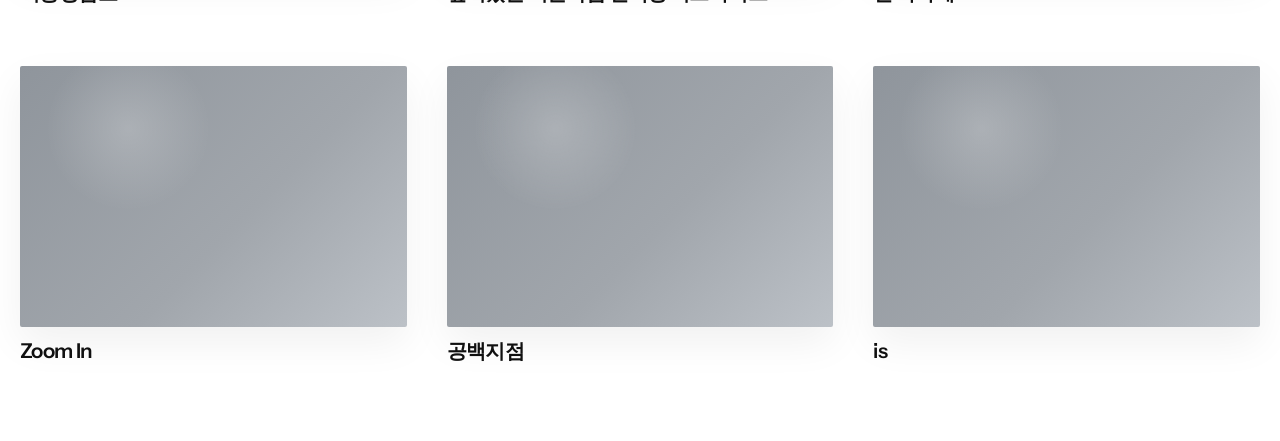
==== commit 27015f05: "Switch header logo back to PNG" ====
--- a/index.html
+++ b/index.html
@@ -24,7 +24,7 @@
     <!-- 공통 상단 내비게이션 -->
     <header class="topbar reveal">
       <a class="brand has-logo" href="index.html" aria-label="Min Portfolio home">
-        <img class="brand-logo" src="assets/images/common/logo.svg" alt="" aria-hidden="true" />
+        <img class="brand-logo" src="assets/images/common/logo.png" alt="" aria-hidden="true" />
         <span class="brand-text">MIN PORTFOLIO</span>
       </a>
       <nav class="menu" aria-label="주요 메뉴">
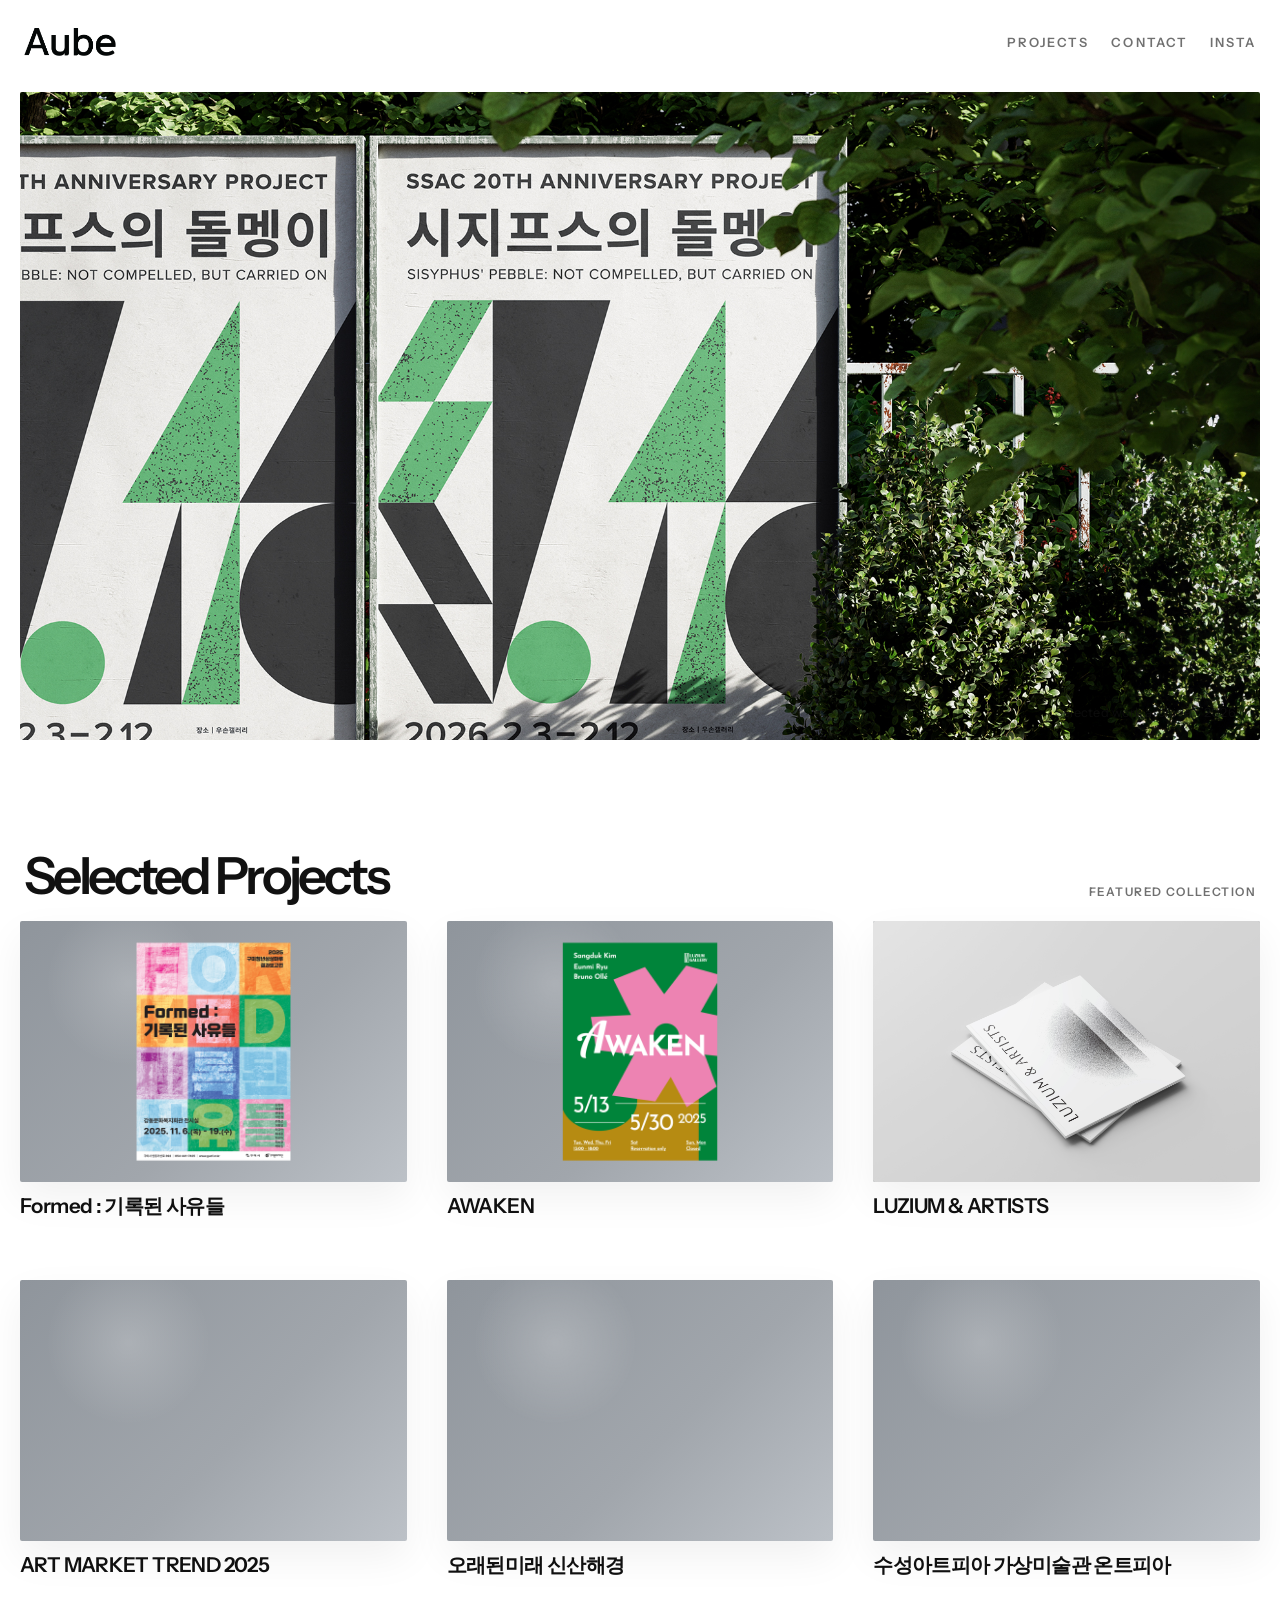
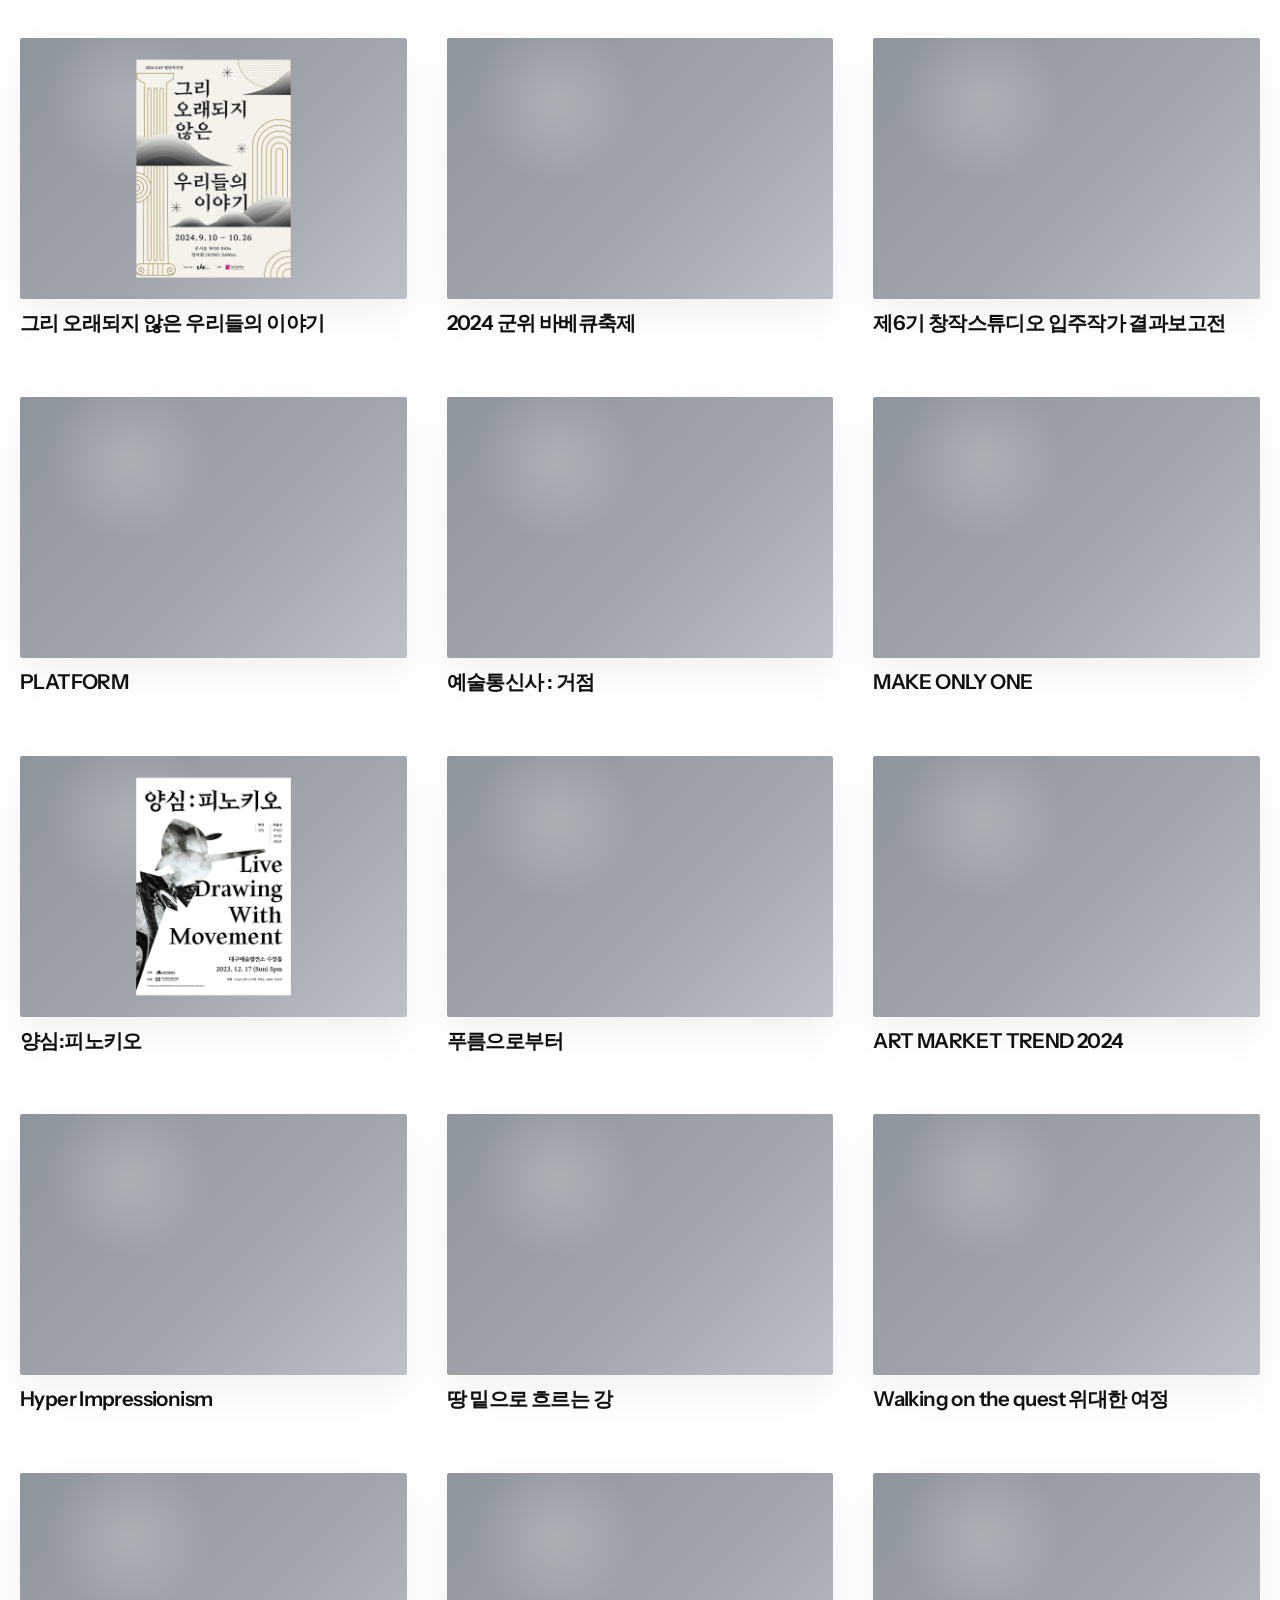
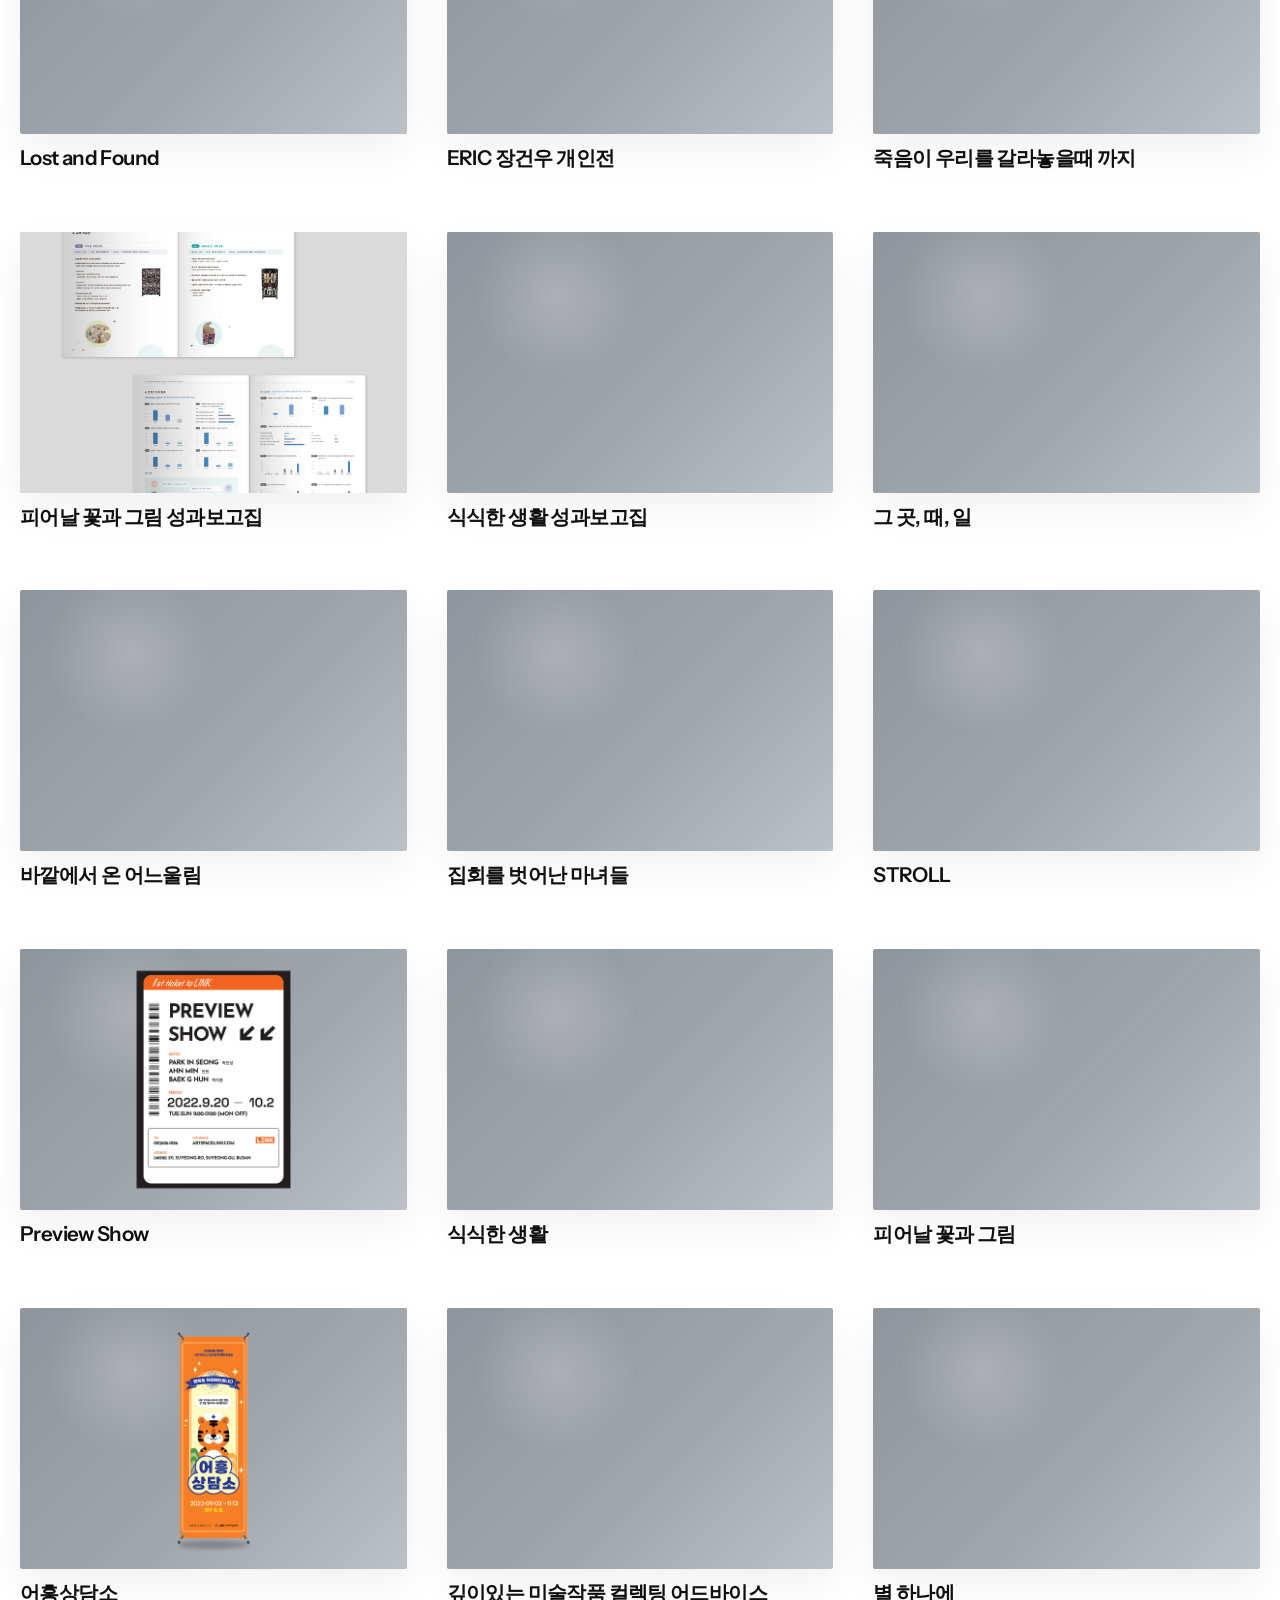
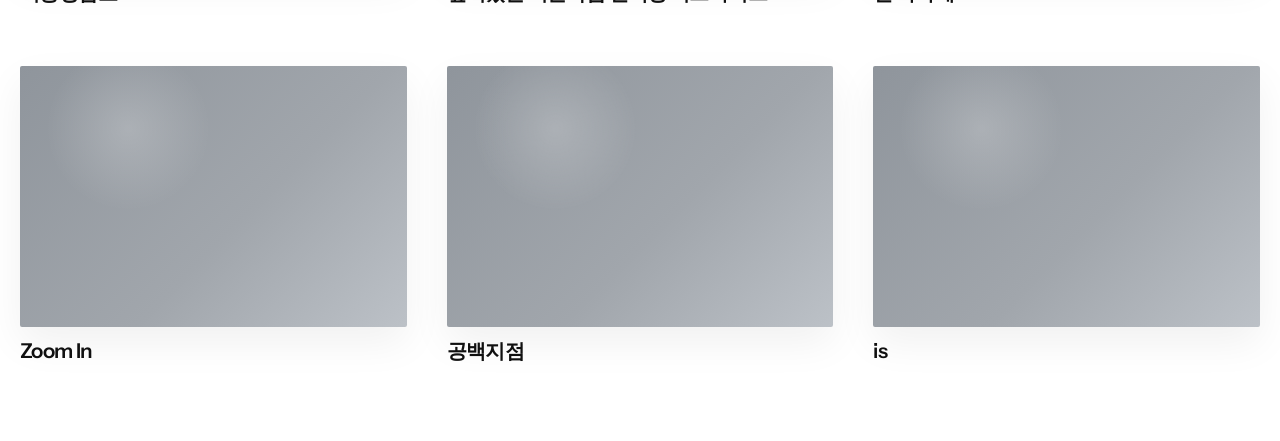
==== commit 20fef2e1: "Improve favicon link tags" ====
--- a/index.html
+++ b/index.html
@@ -14,7 +14,8 @@
     href="https://fonts.googleapis.com/css2?family=Instrument+Sans:wght@400;500;600;700&display=swap"
     rel="stylesheet"
   />
-  <link rel="icon" href="favicon.svg" type="image/svg+xml" />
+  <link rel="icon" href="/favicon.svg" sizes="any" type="image/svg+xml" />
+  <link rel="shortcut icon" href="/favicon.svg" type="image/svg+xml" />
   <link rel="stylesheet" href="style.css" />
 </head>
 <body>
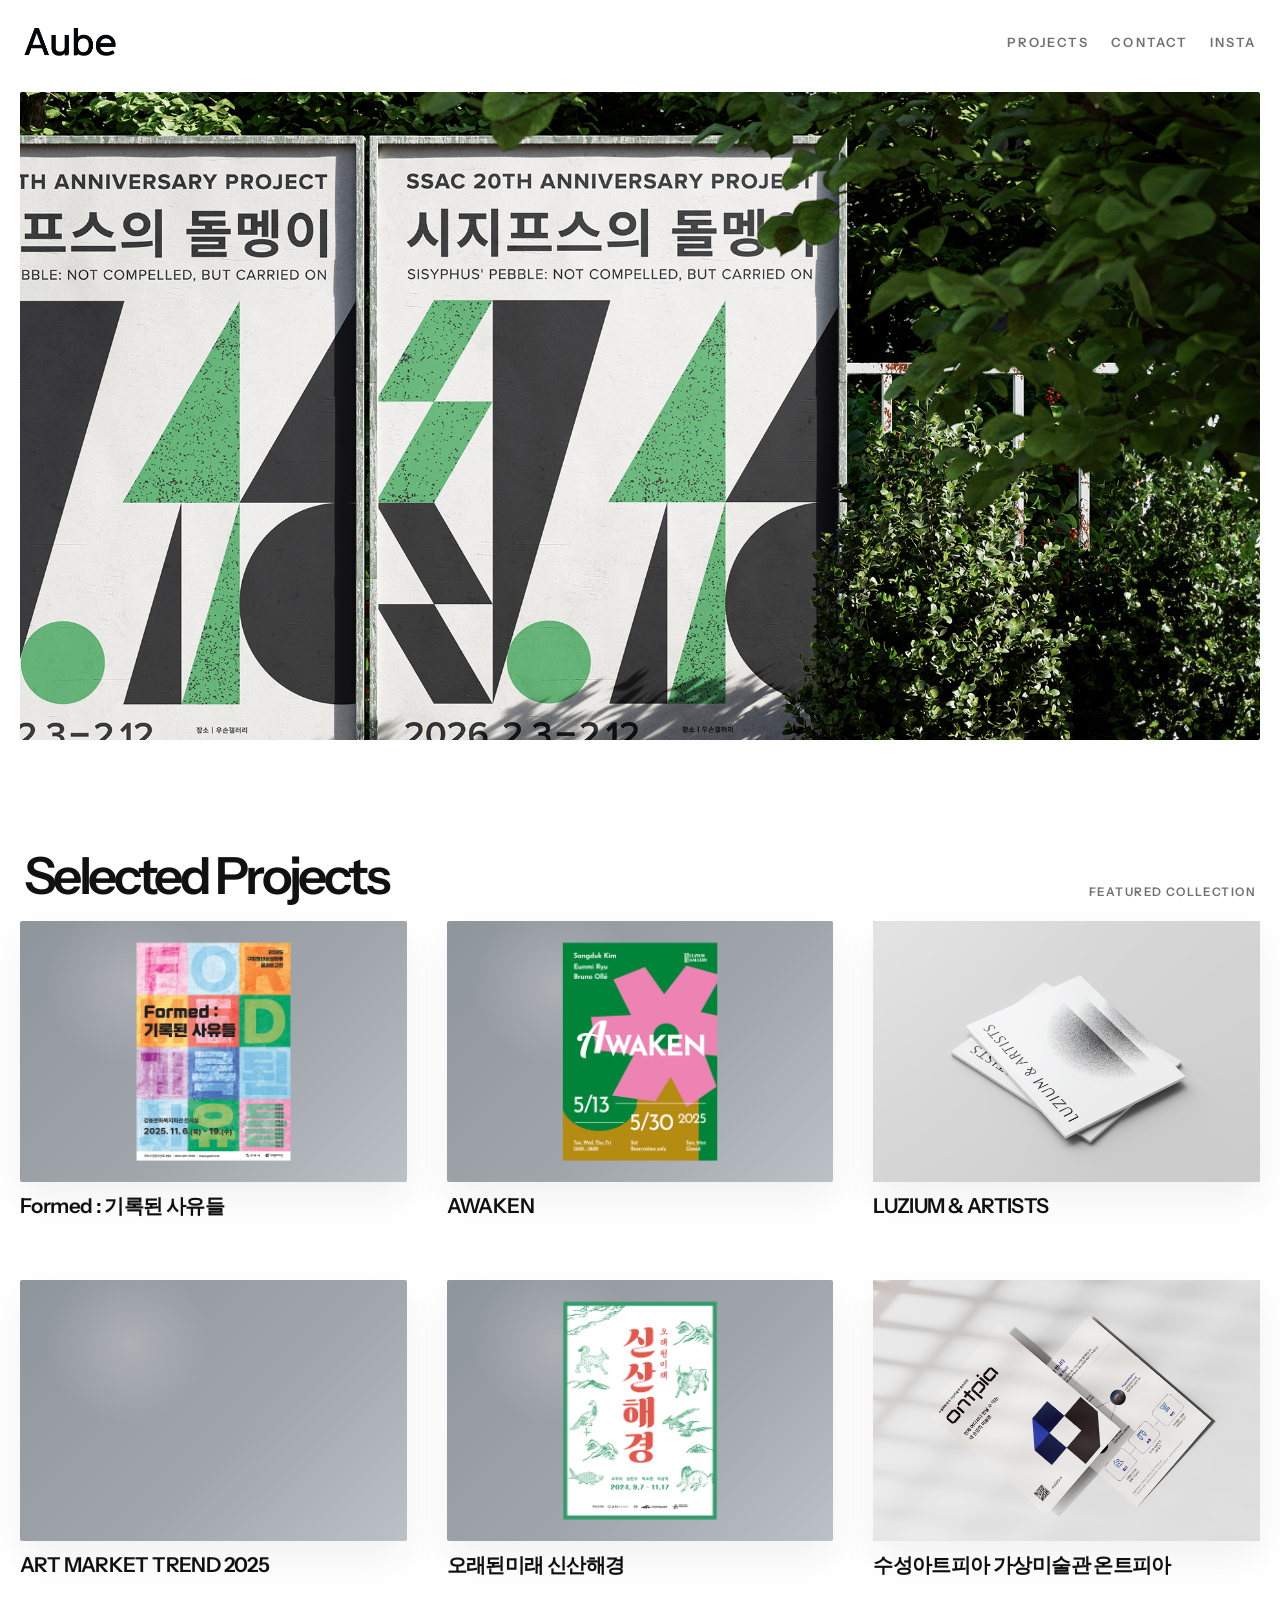
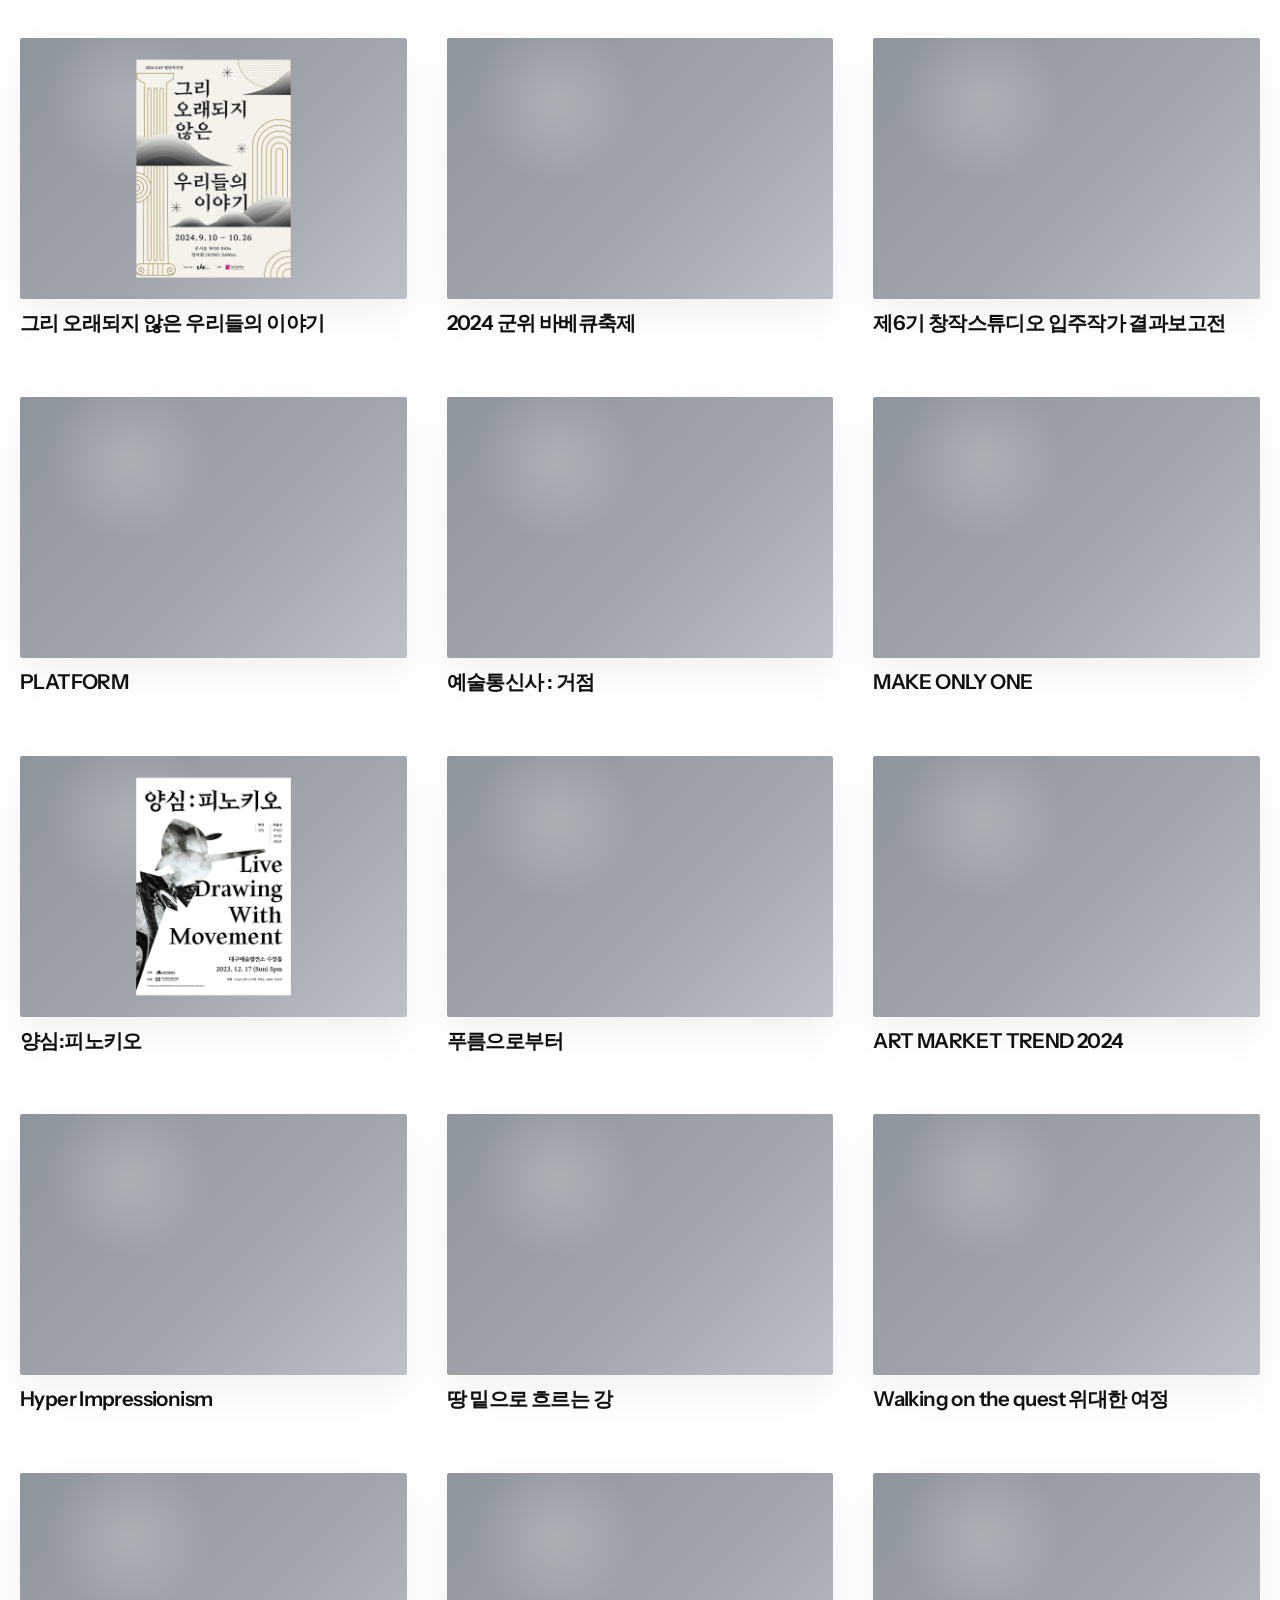
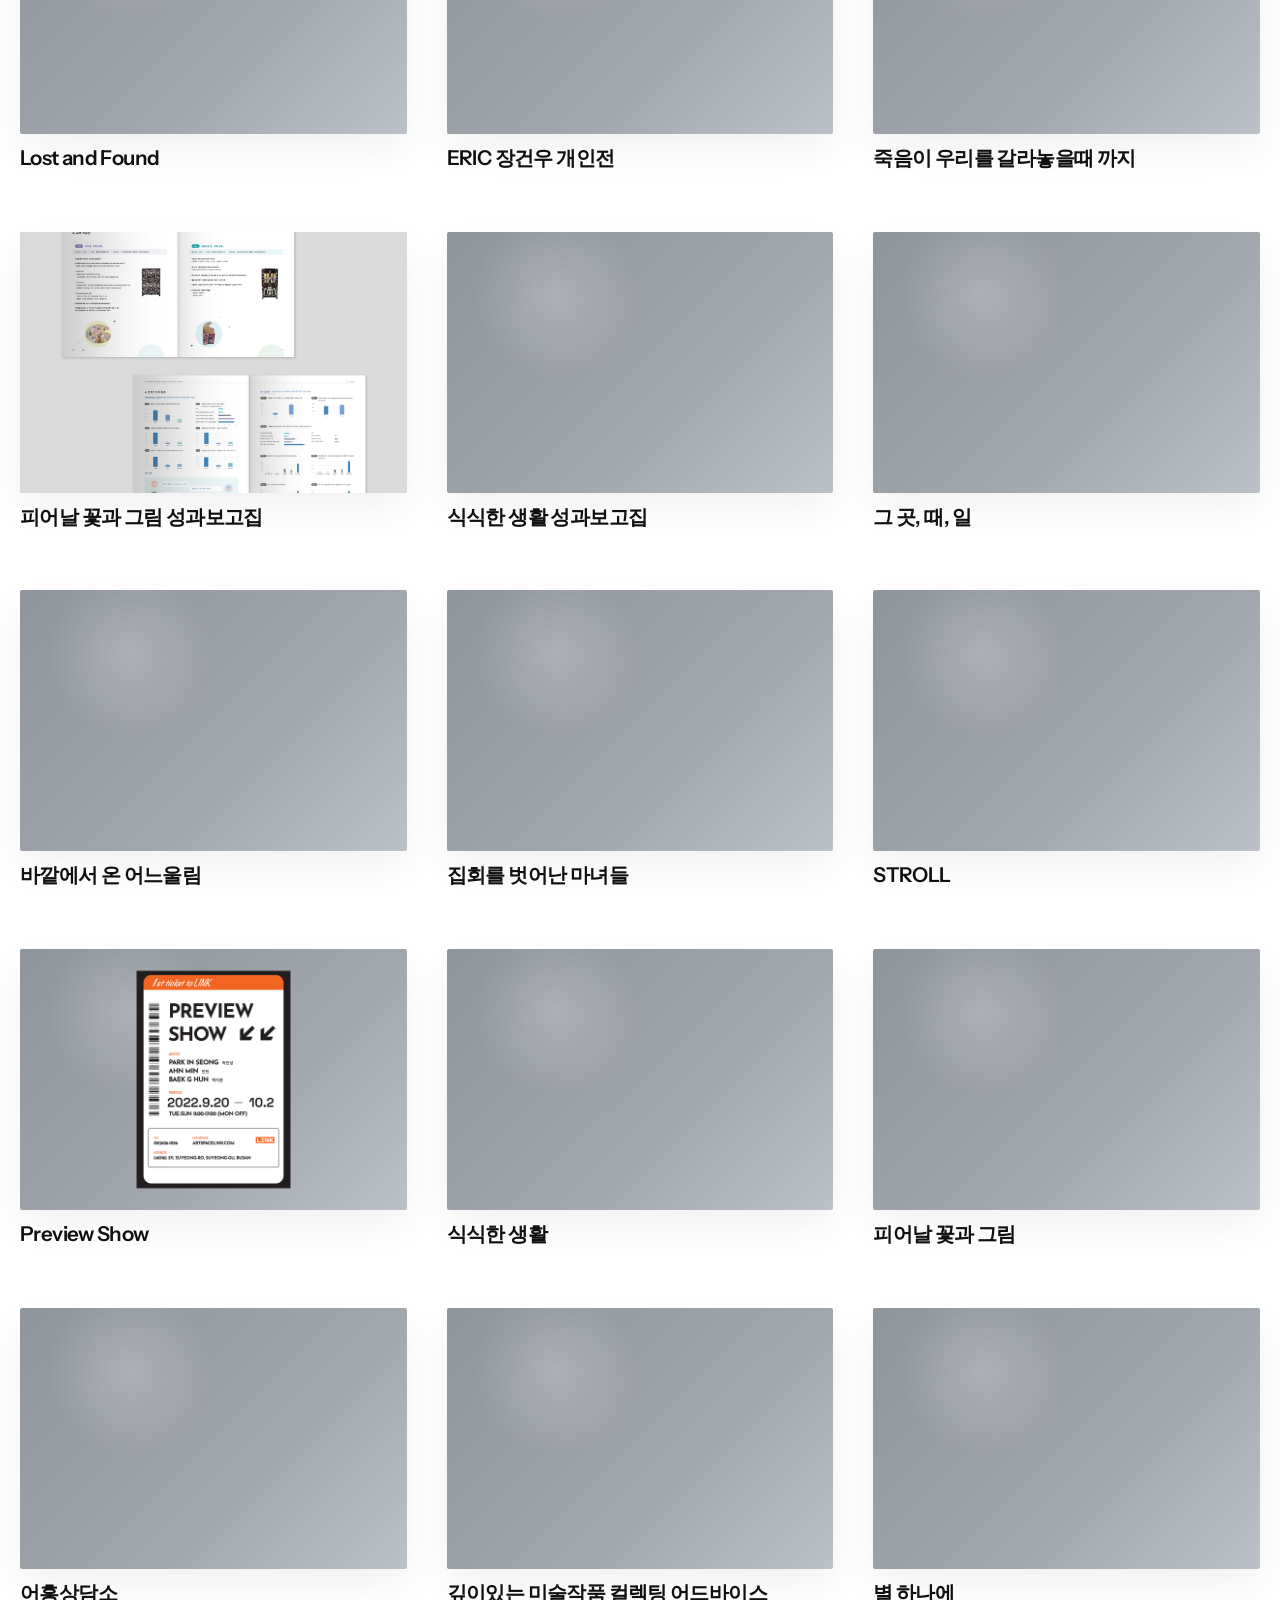
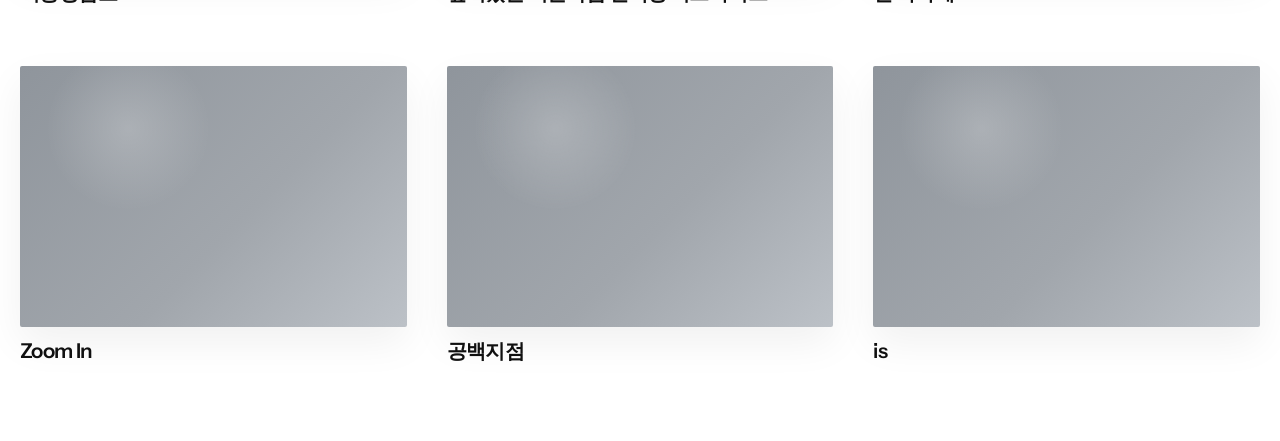
==== commit 206b6df7: "Set Aube Company metadata" ====
--- a/index.html
+++ b/index.html
@@ -3,11 +3,17 @@
 <head>
   <meta charset="UTF-8" />
   <meta name="viewport" content="width=device-width, initial-scale=1.0" />
-  <title>Min Portfolio</title>
+  <title>Aube Company</title>
   <meta
     name="description"
-    content="타이포그래피 중심의 미니멀 웹 디자이너 포트폴리오"
+    content="Aube Company portfolio"
   />
+  <meta property="og:type" content="website" />
+  <meta property="og:title" content="Aube Company" />
+  <meta property="og:description" content="Aube Company portfolio" />
+  <meta property="og:image" content="https://aubecompany.com/kakao.png" />
+  <meta property="og:url" content="https://aubecompany.com/" />
+  <meta property="og:site_name" content="Aube Company" />
   <link rel="preconnect" href="https://fonts.googleapis.com" />
   <link rel="preconnect" href="https://fonts.gstatic.com" crossorigin />
   <link
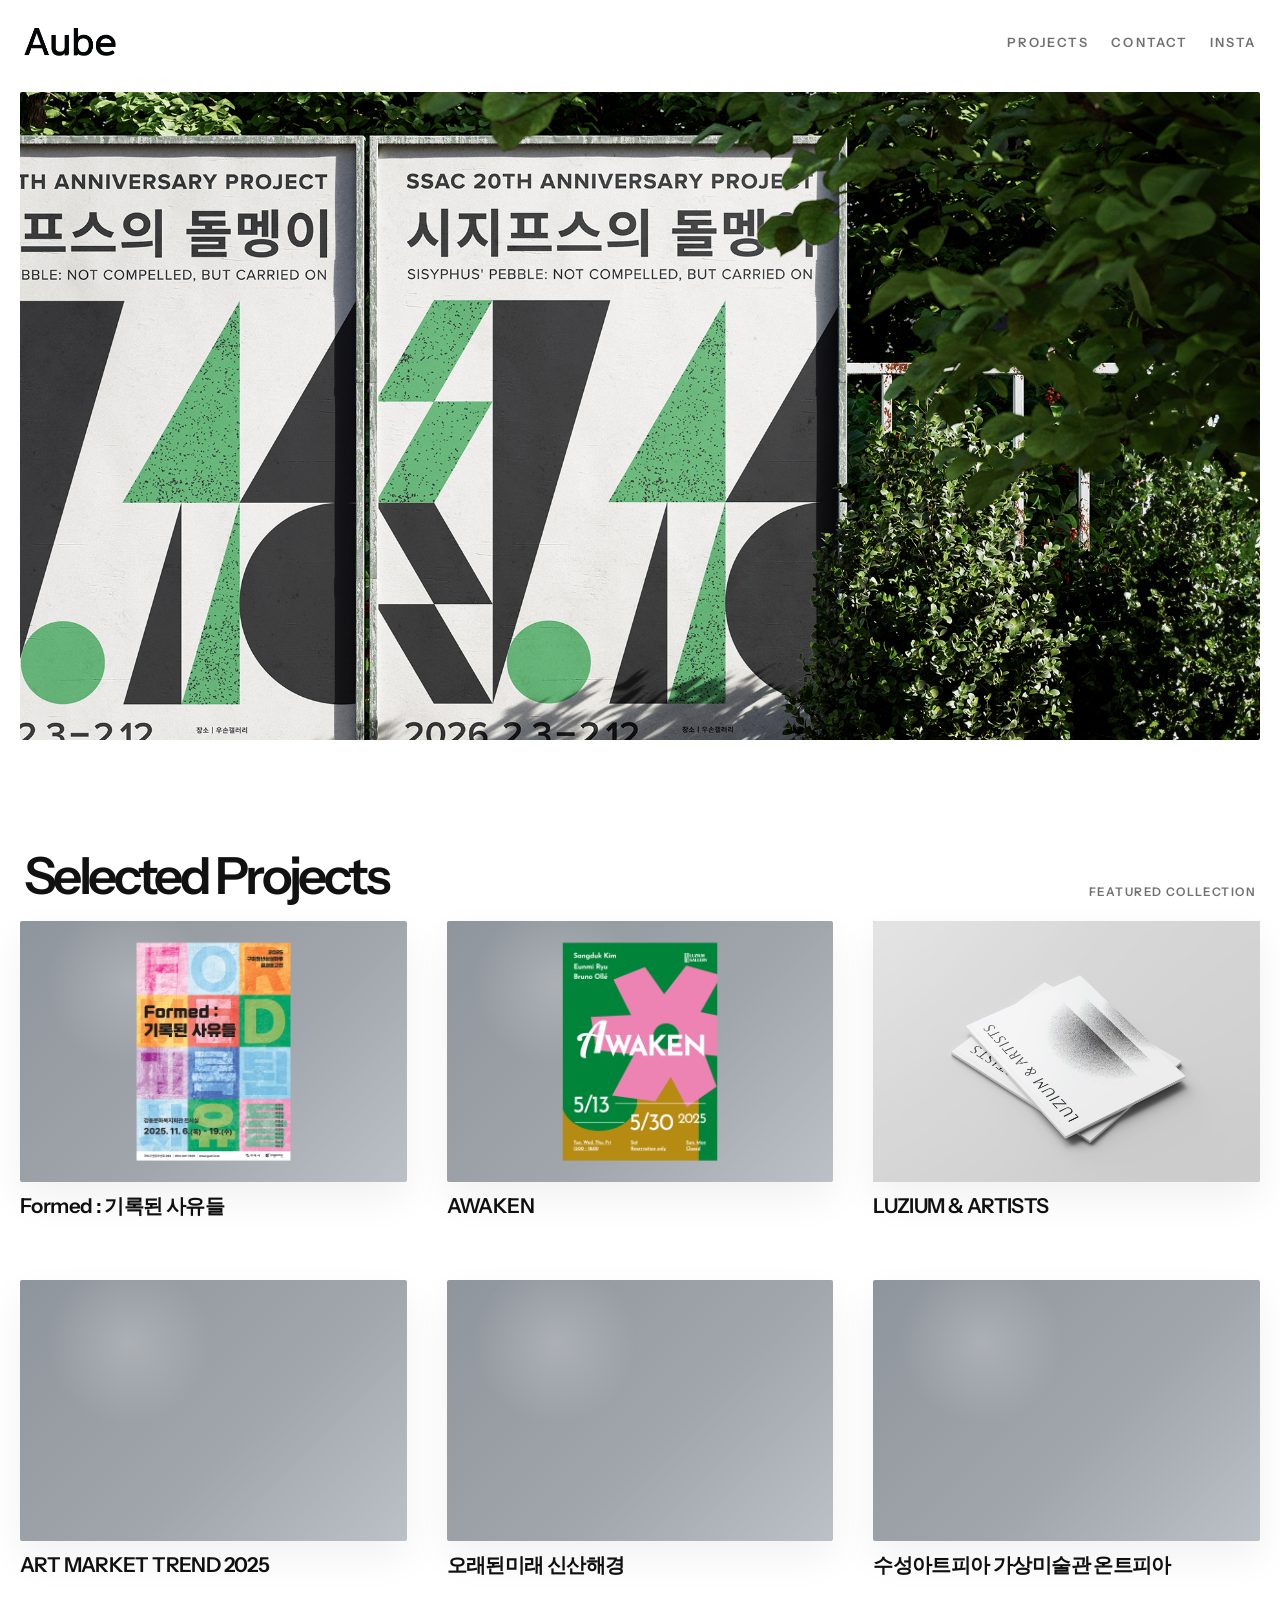
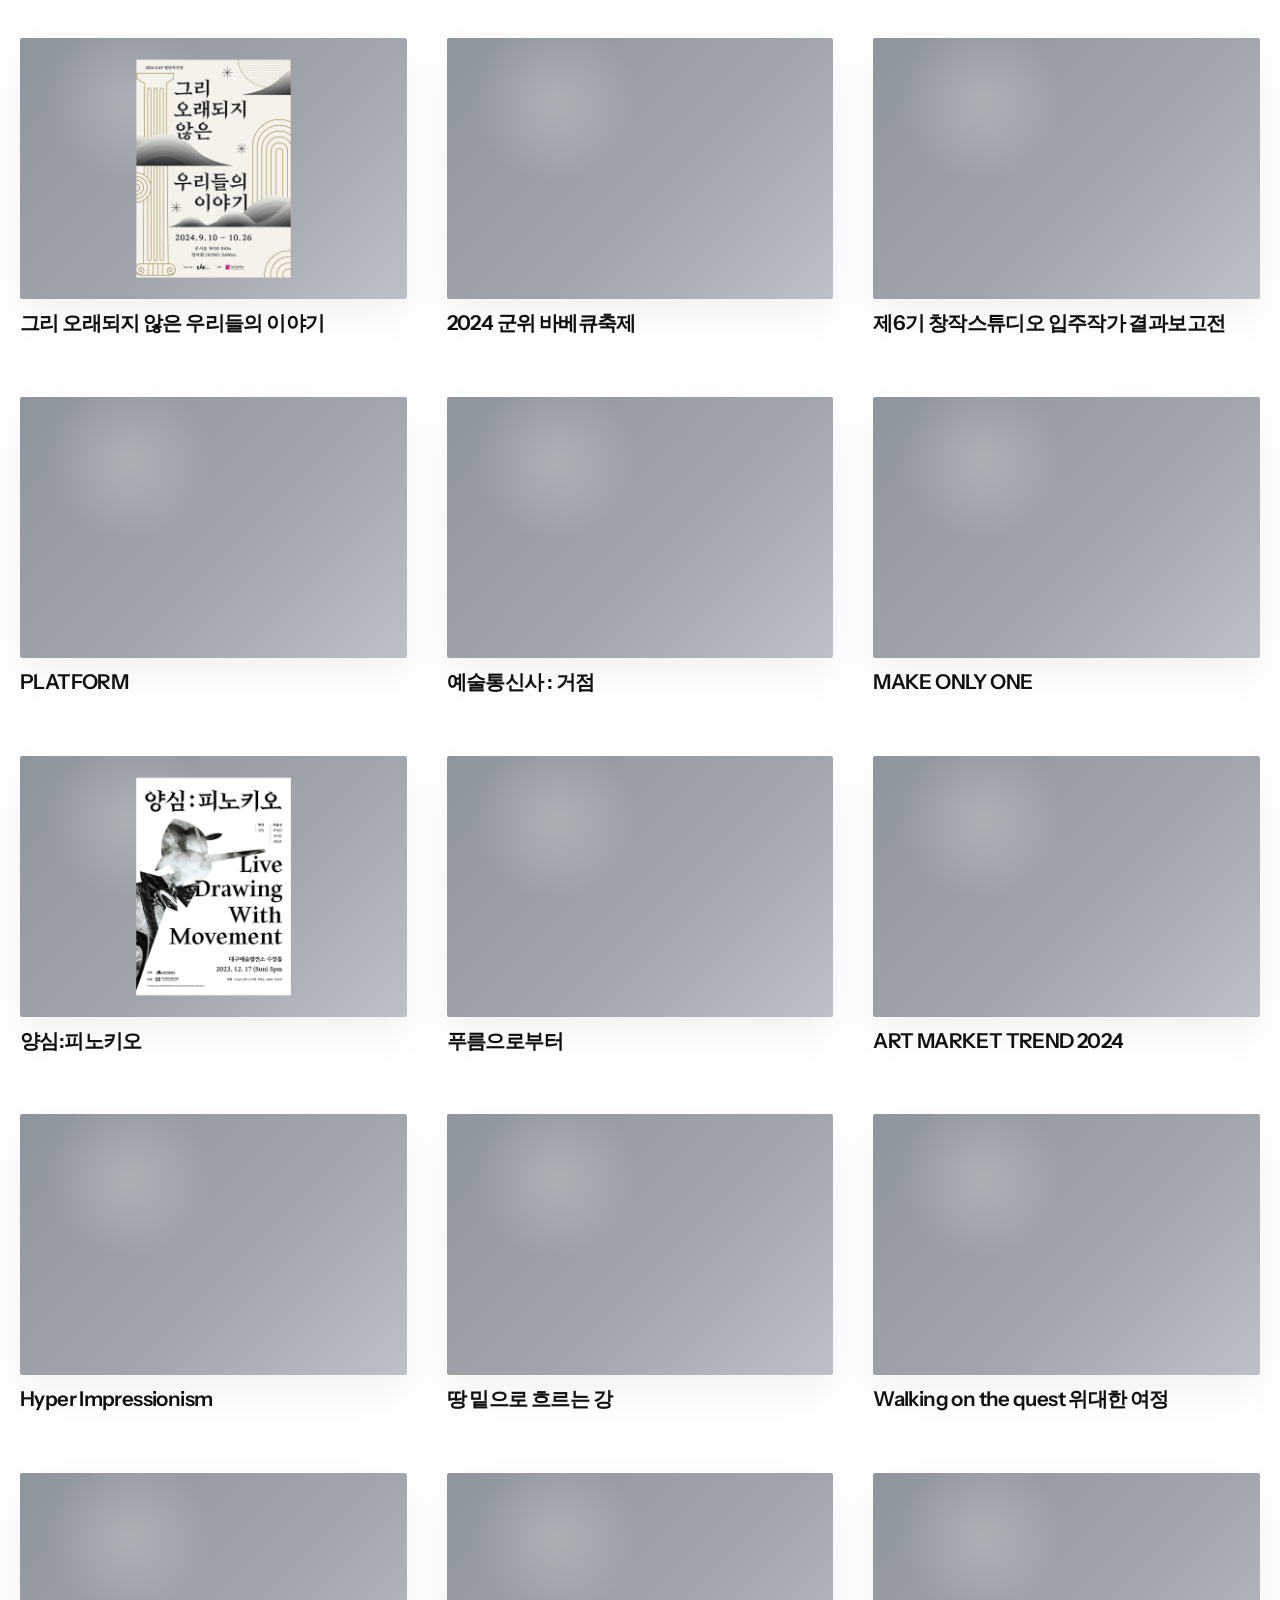
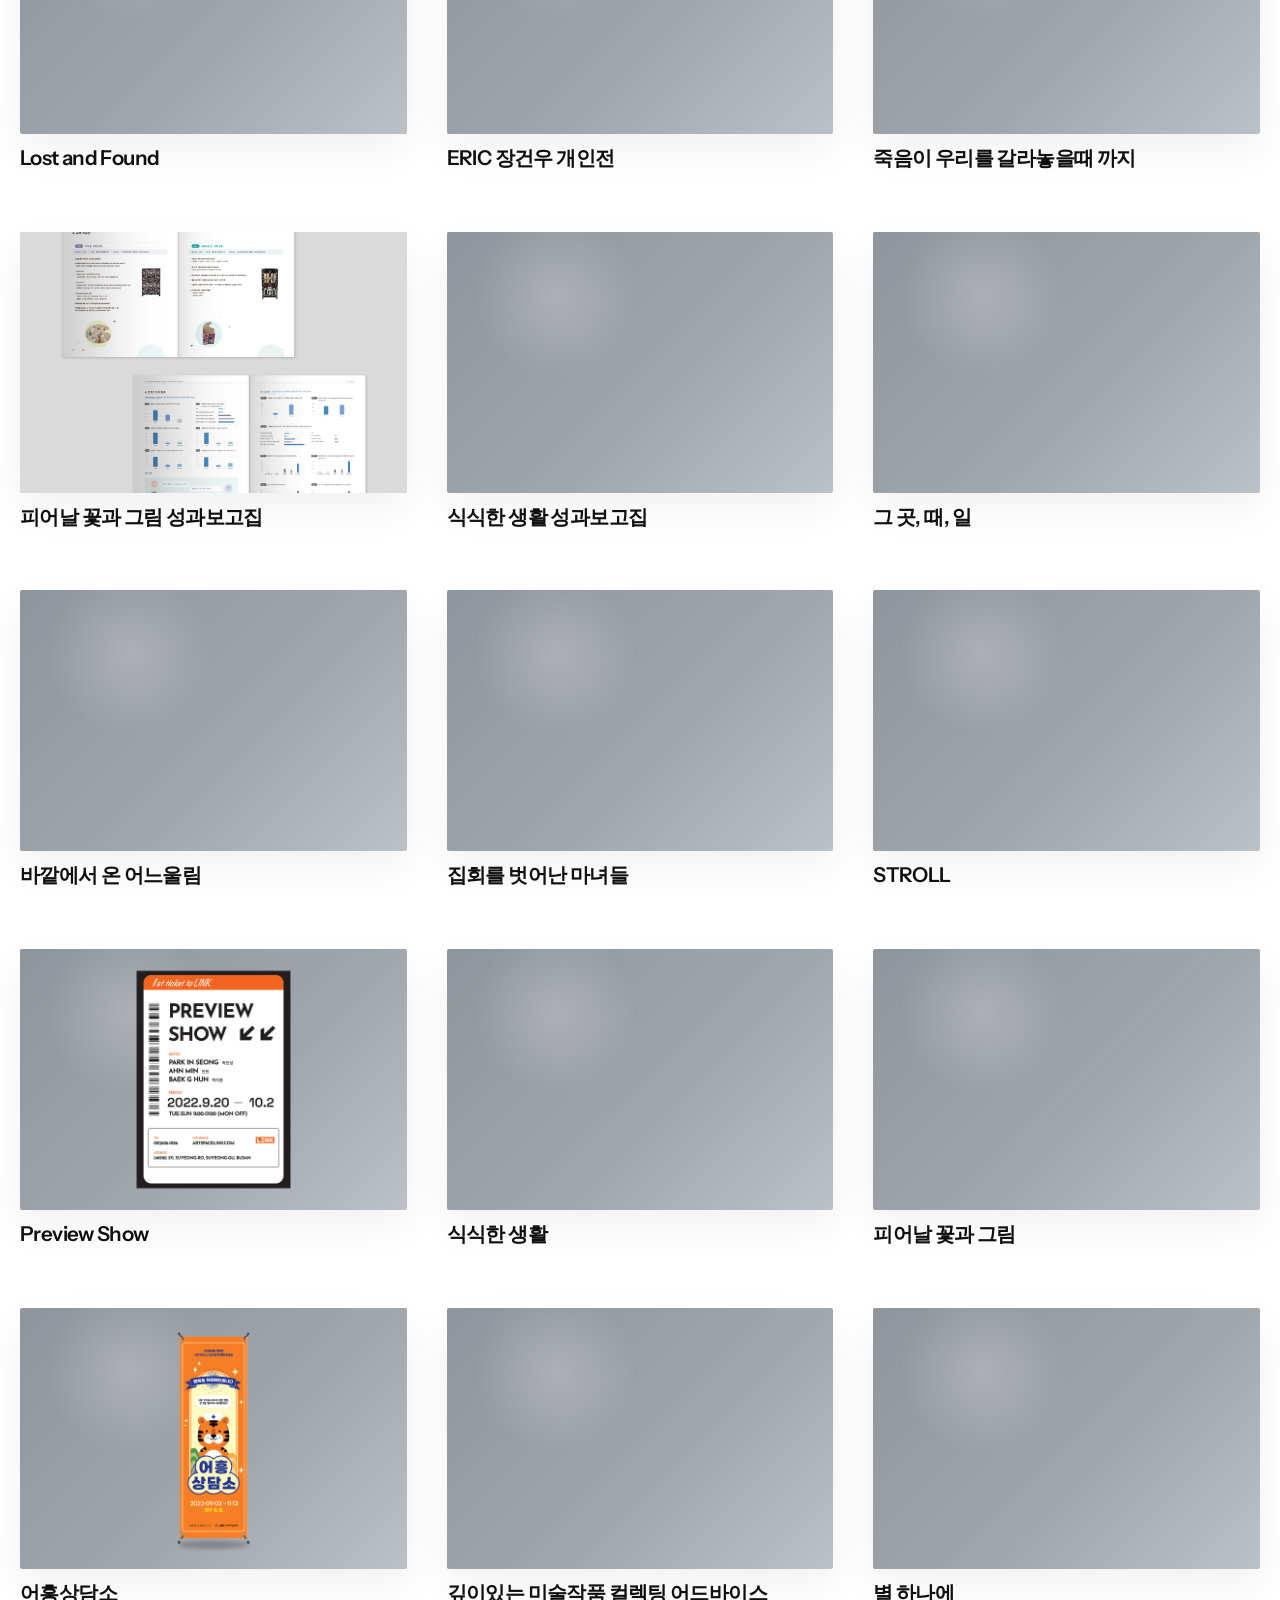
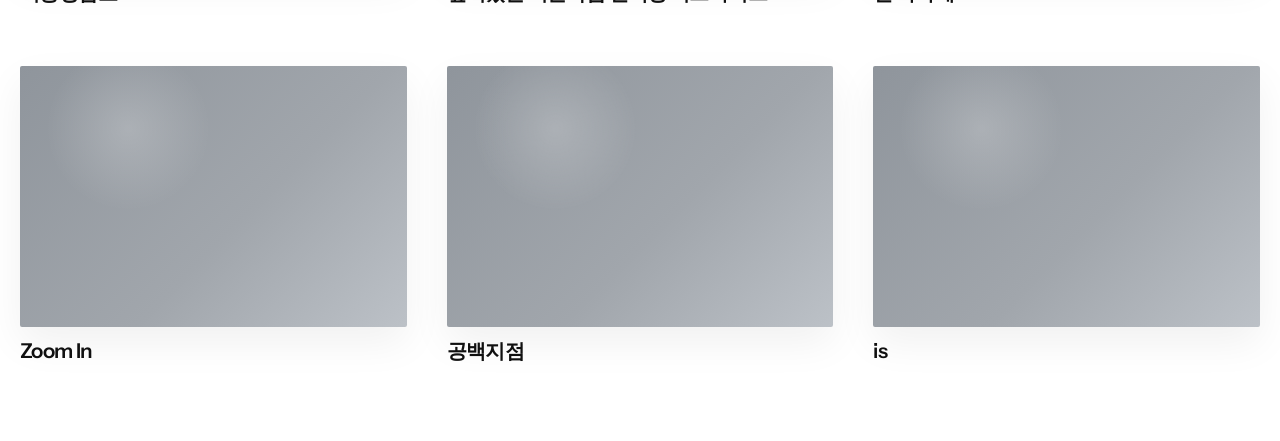
==== commit e36d3b8c: "Remove home hero label text" ====
--- a/index.html
+++ b/index.html
@@ -44,9 +44,7 @@
     <main id="content">
       <!-- 메인 비주얼 -->
       <section class="hero-image reveal reveal-delay" aria-label="Main visual">
-        <div class="hero-image-inner surface-art" id="home-hero">
-          <p>Selected work archive / 2026</p>
-        </div>
+        <div class="hero-image-inner surface-art" id="home-hero"></div>
       </section>
 
       <!-- 대표 프로젝트 목록은 script.js 데이터로 렌더링 -->
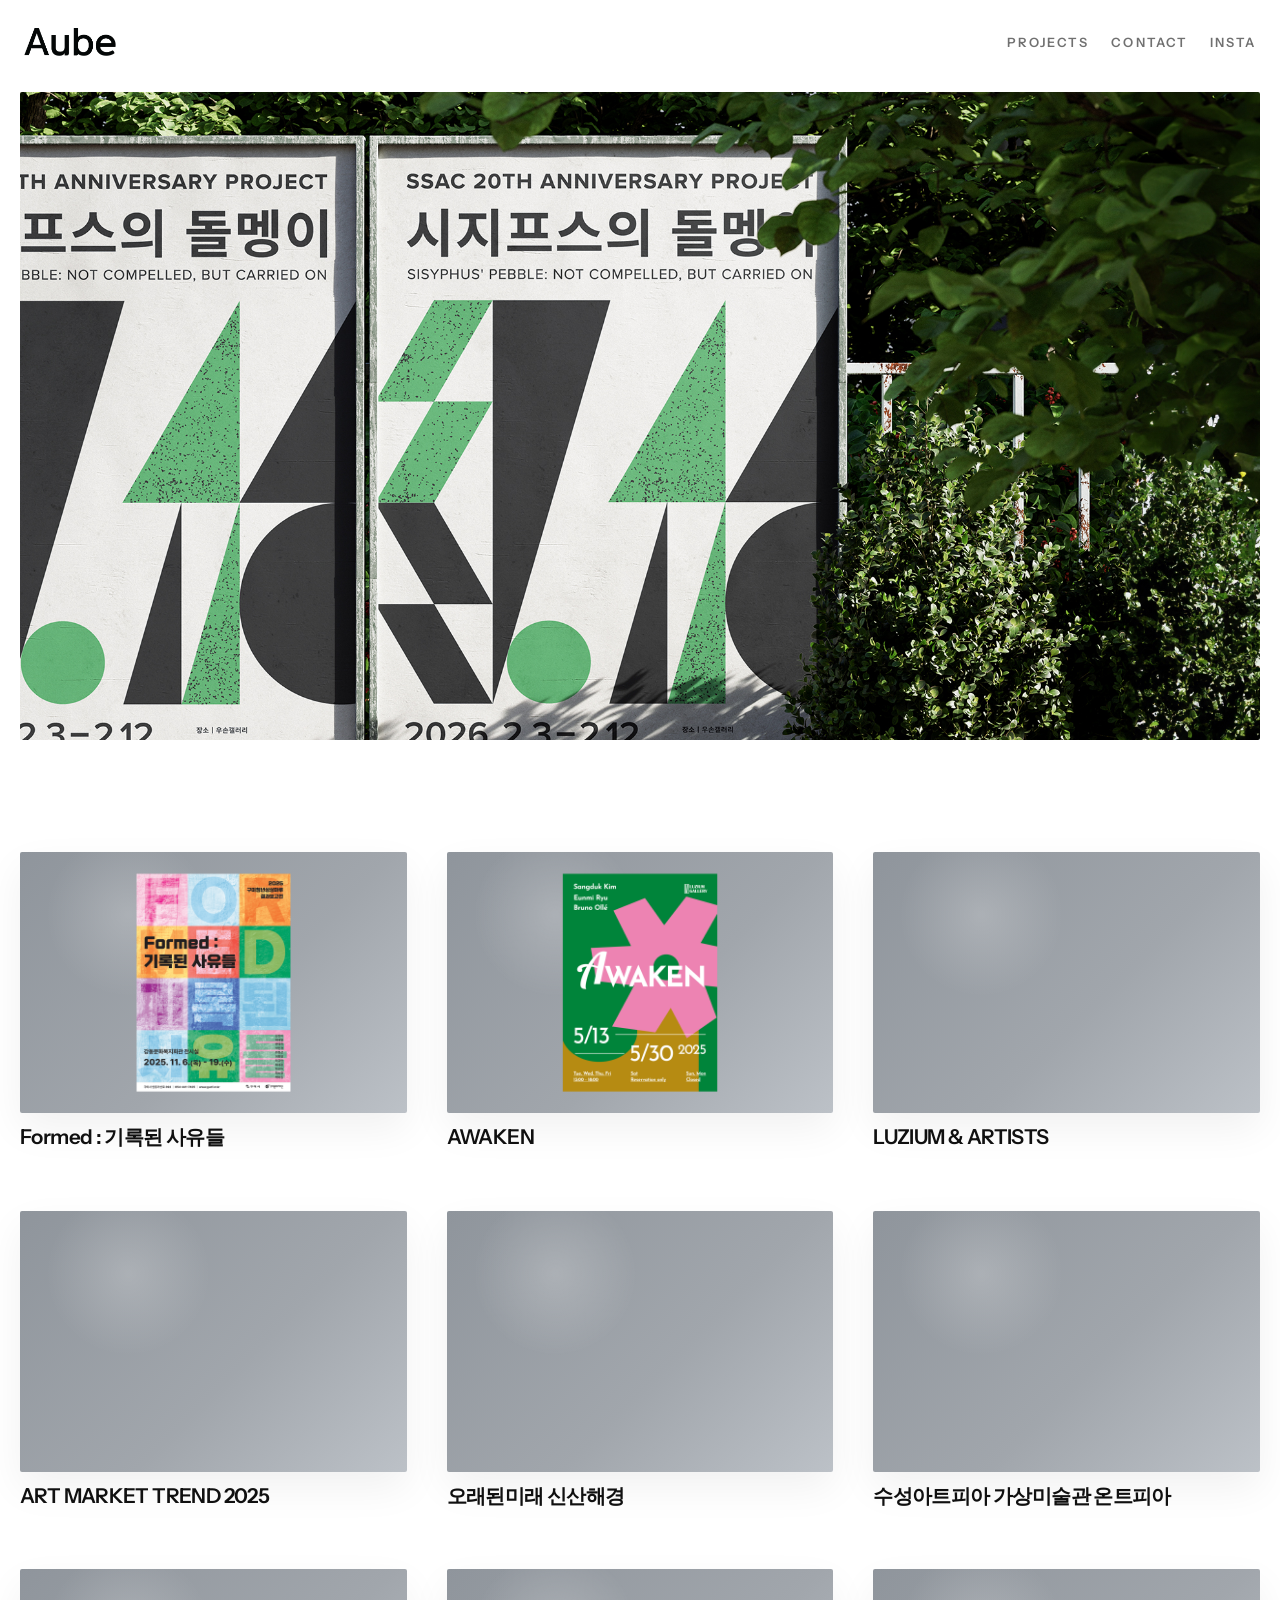
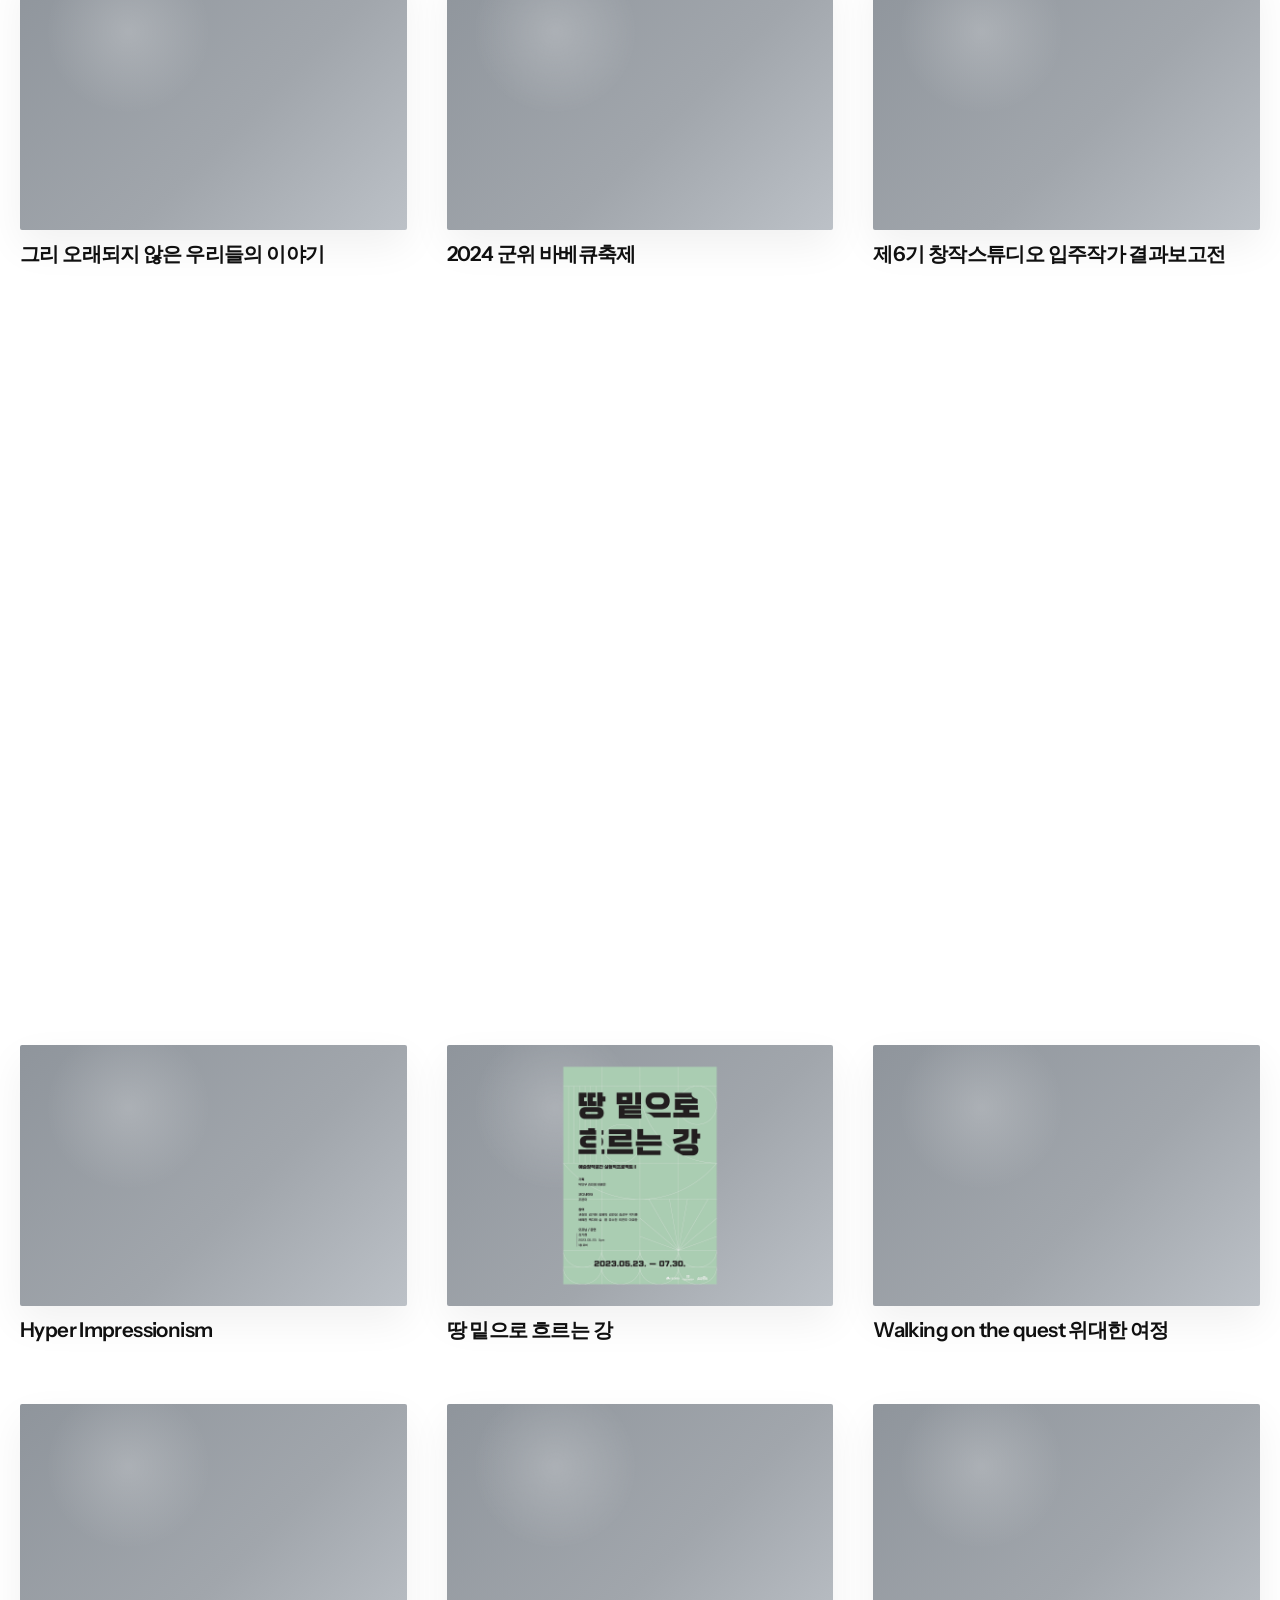
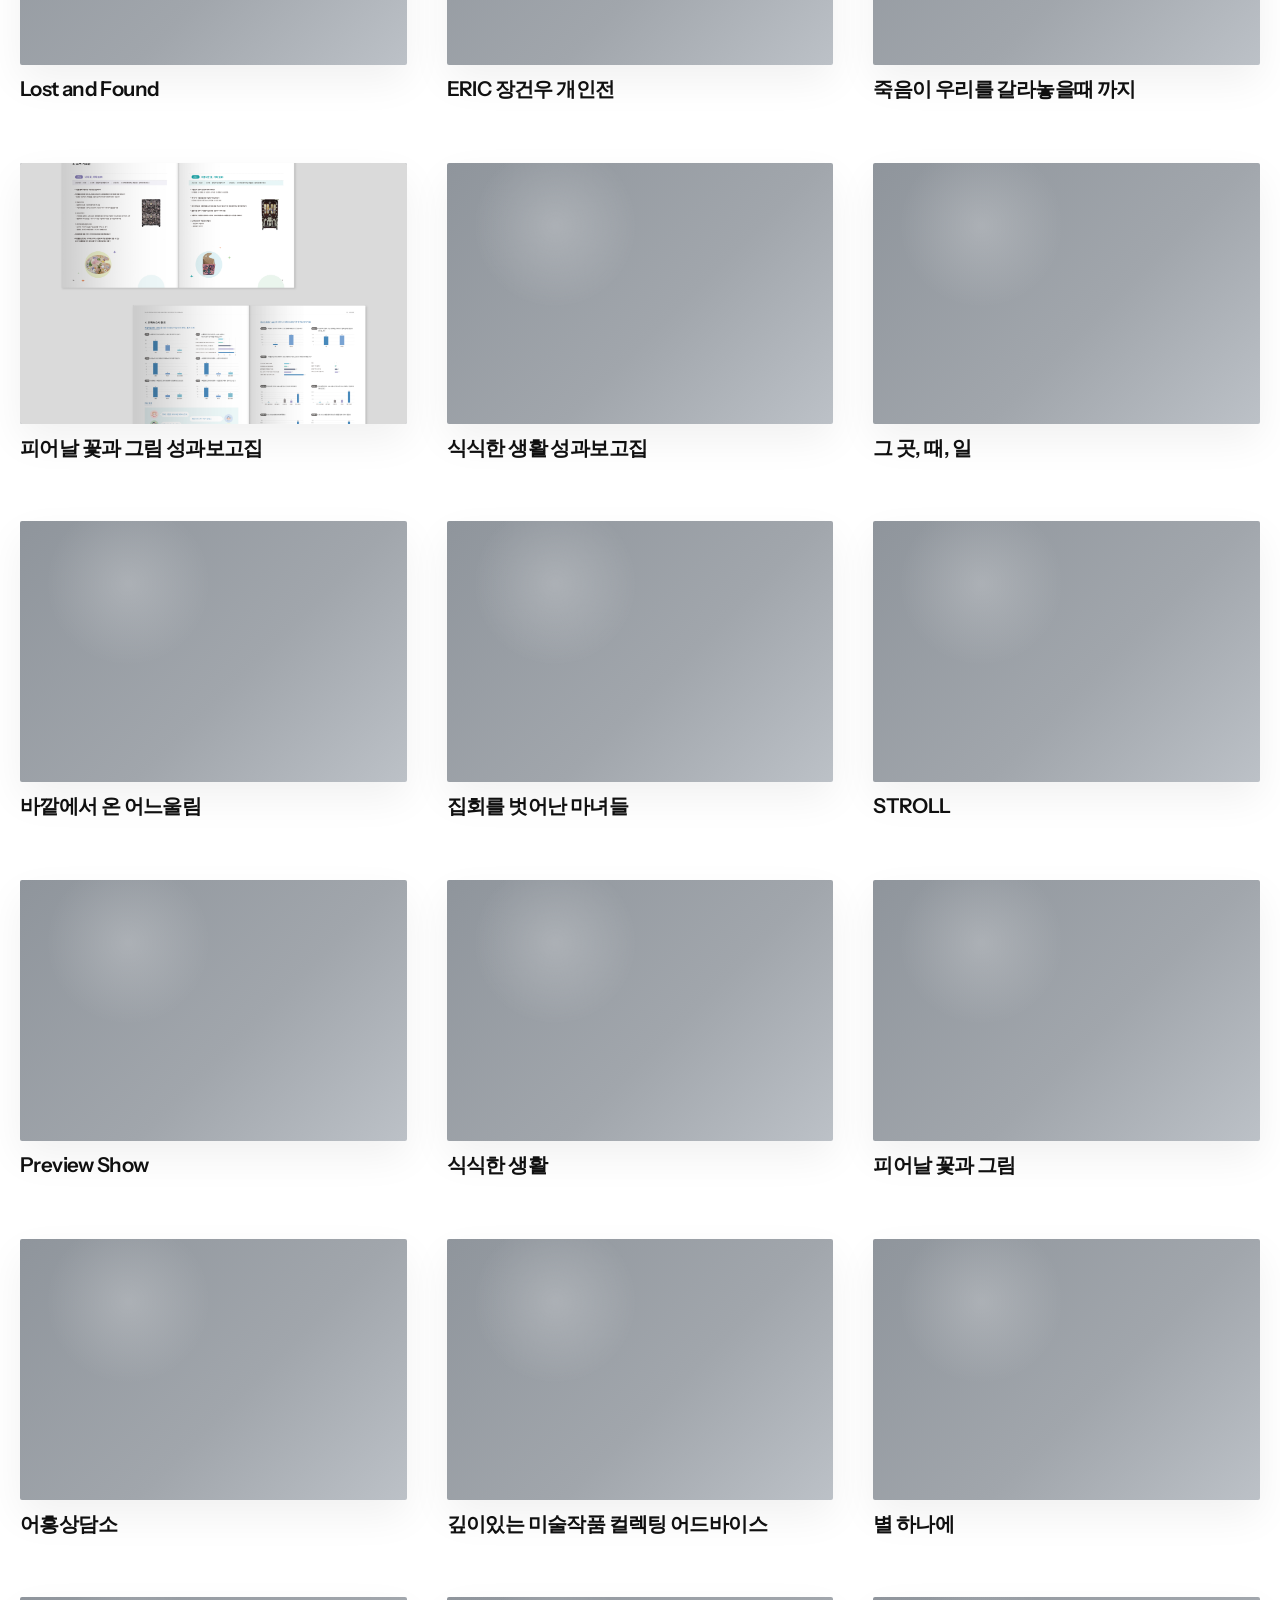
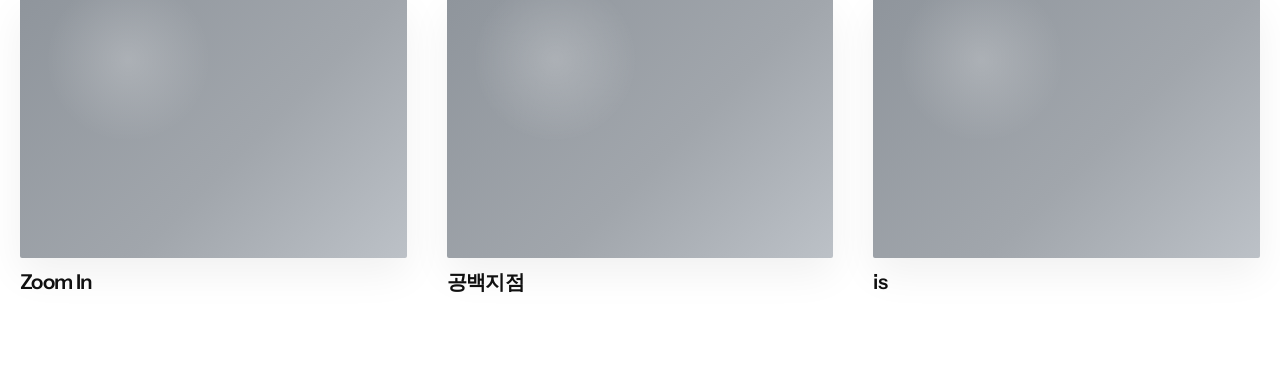
==== commit 75fca552: "Remove featured section heading" ====
--- a/index.html
+++ b/index.html
@@ -48,11 +48,7 @@
       </section>
 
       <!-- 대표 프로젝트 목록은 script.js 데이터로 렌더링 -->
-      <section class="work reveal" aria-labelledby="featured-projects-title">
-        <div class="section-head">
-          <h1 id="featured-projects-title">Selected Projects</h1>
-          <p class="section-note">Featured collection</p>
-        </div>
+      <section class="work reveal" aria-label="Featured projects">
         <div class="project-gallery" data-gallery="featured"></div>
       </section>
     </main>
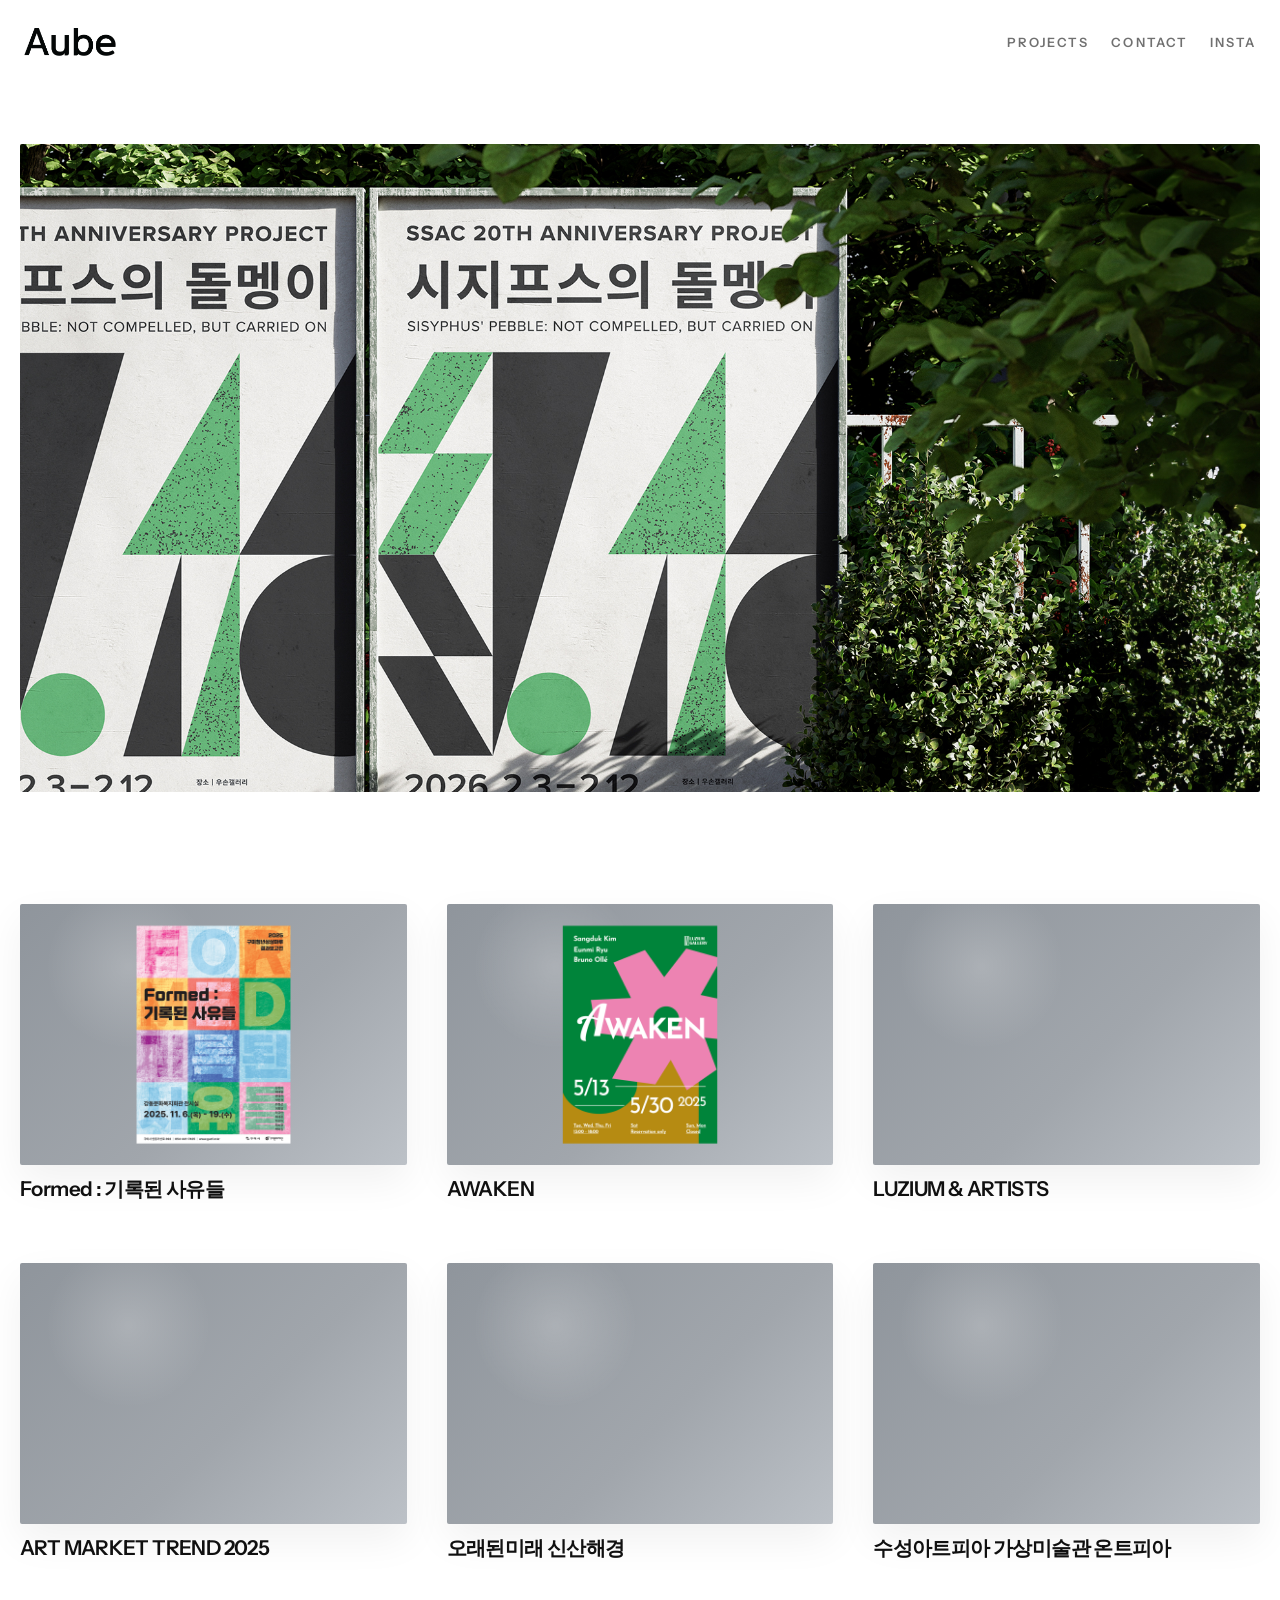
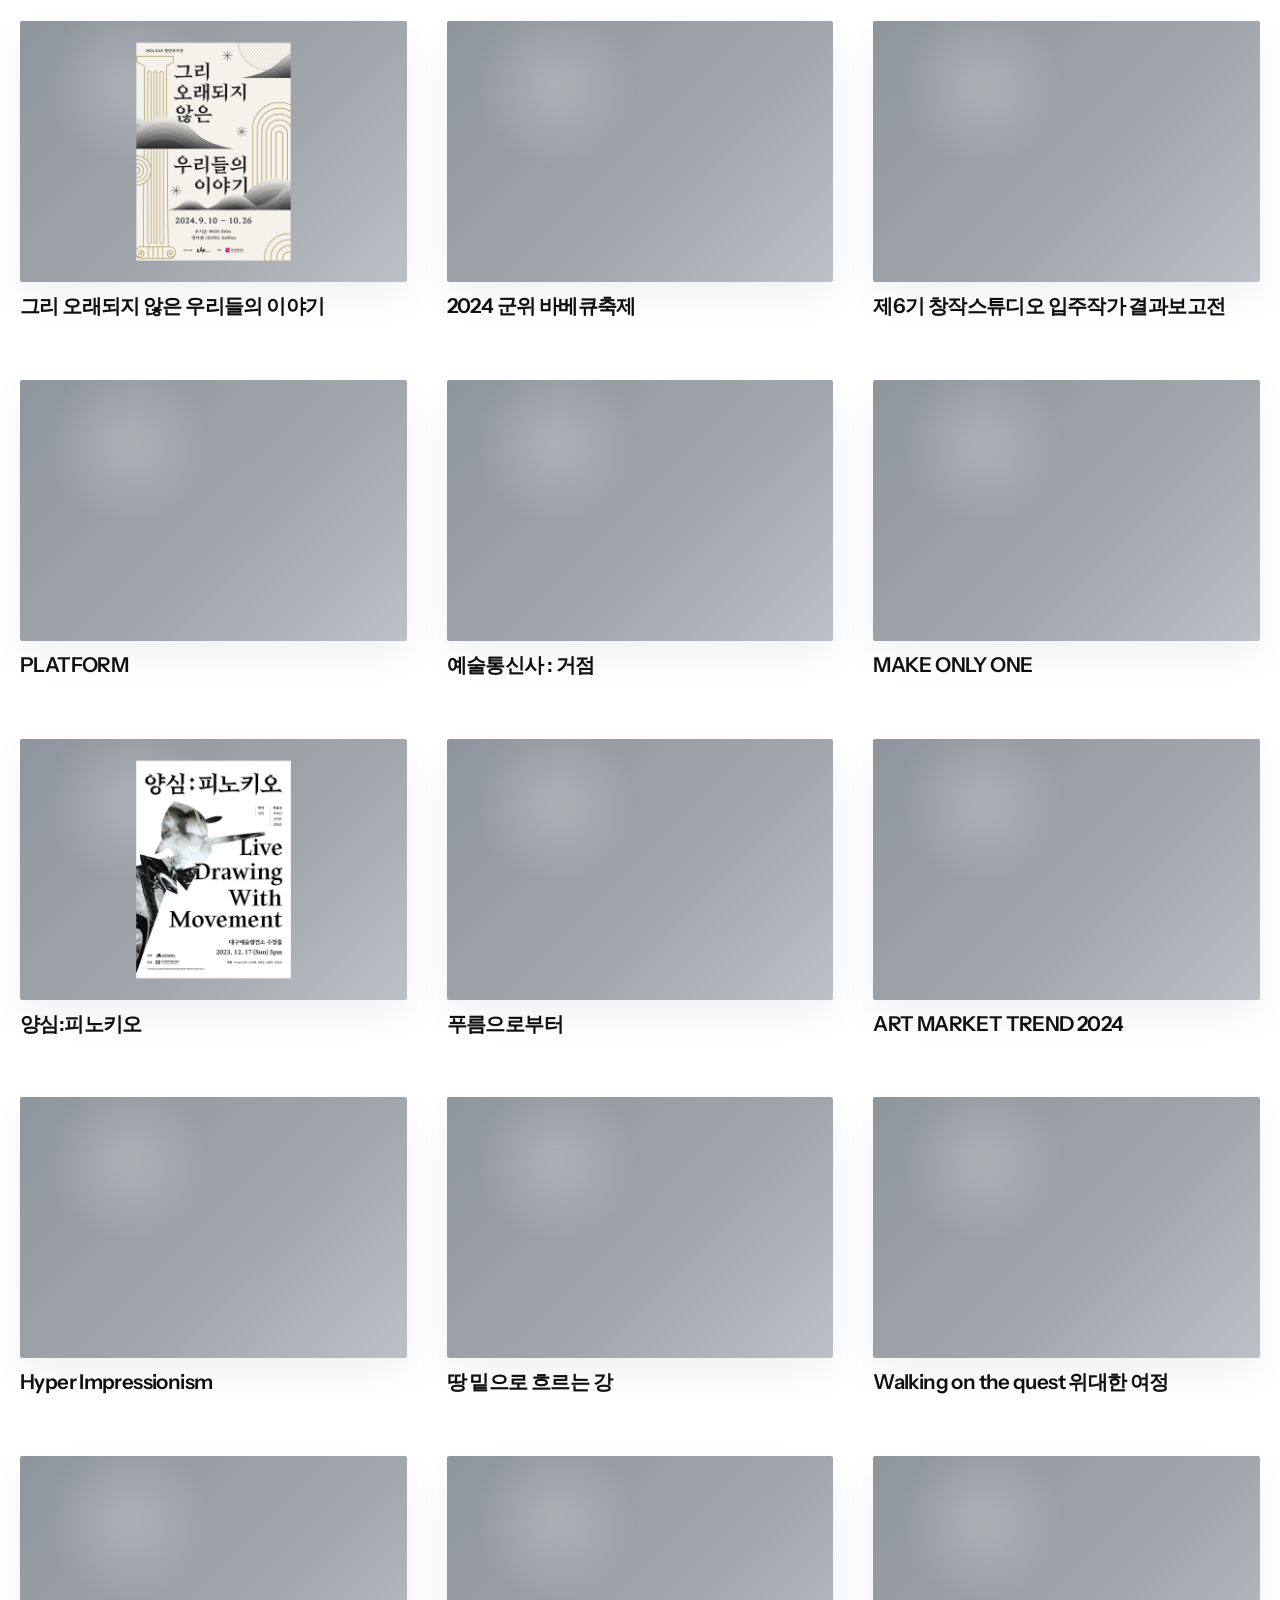
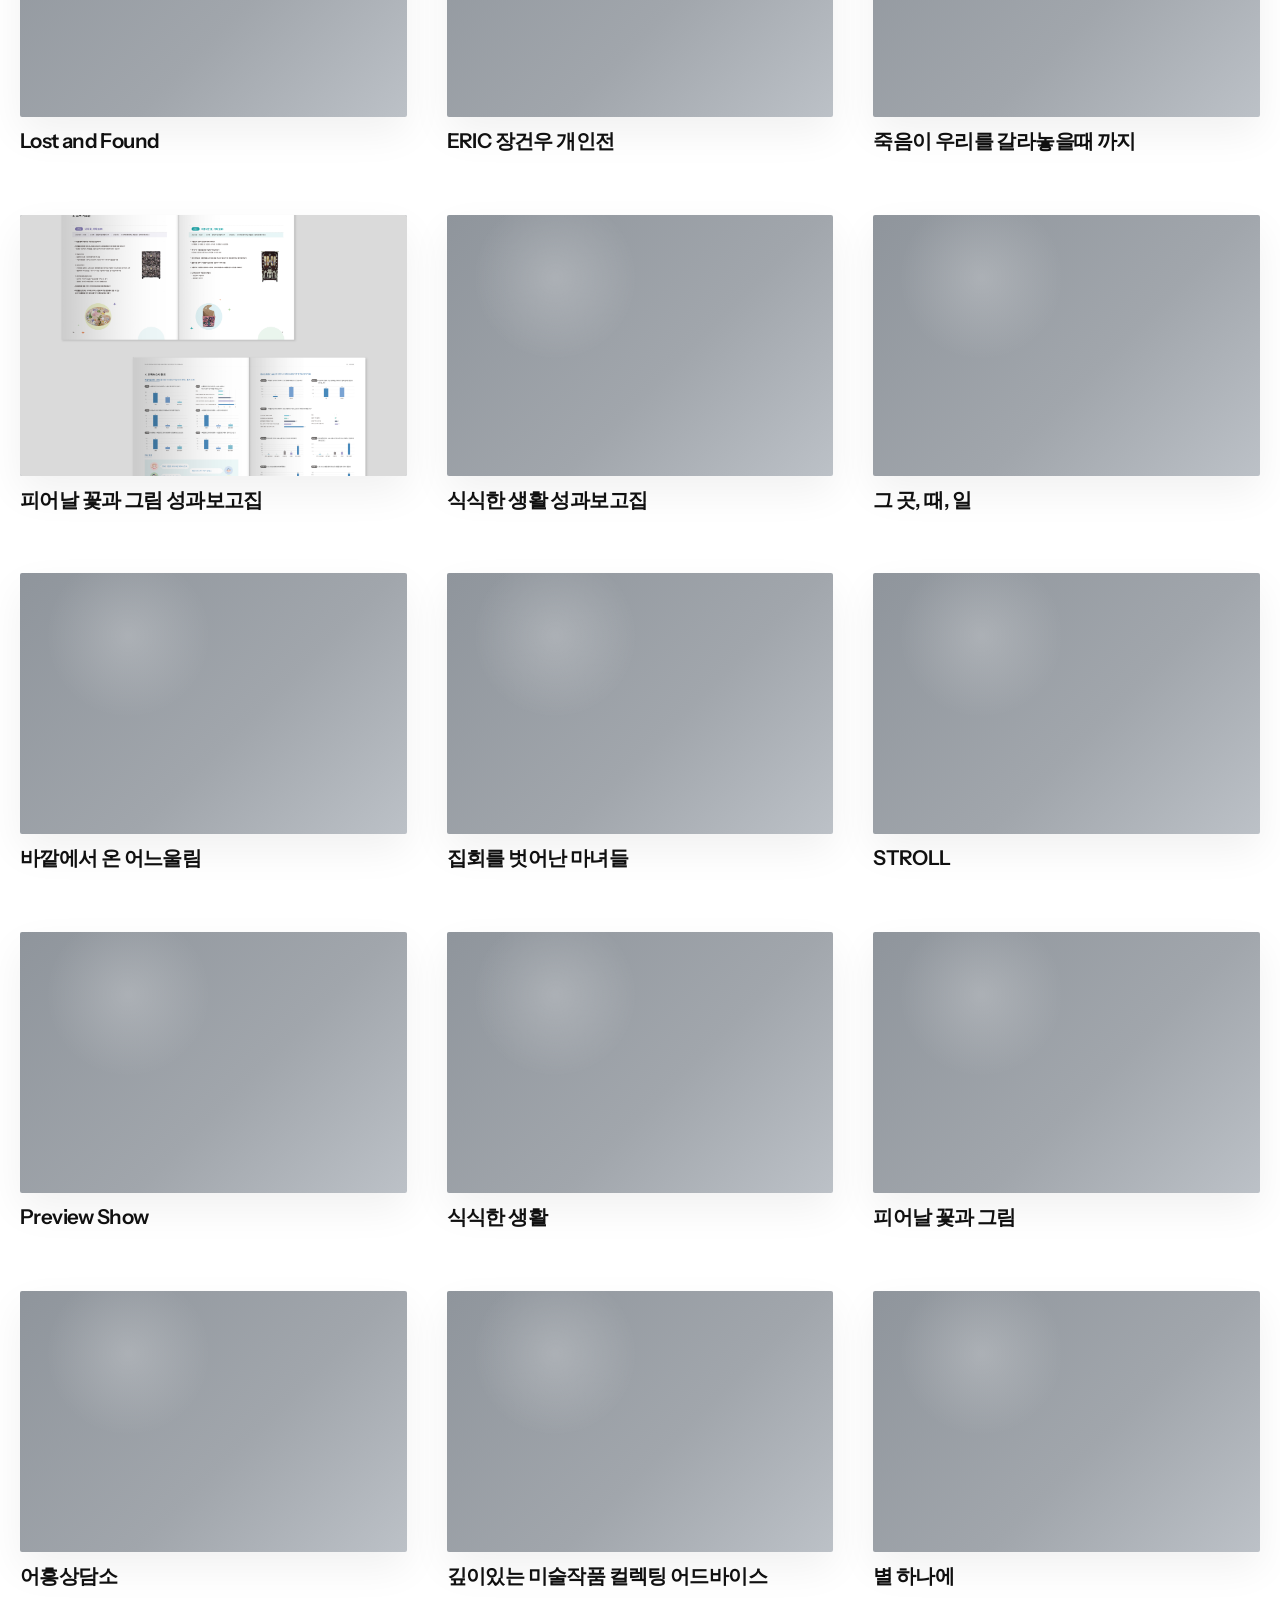
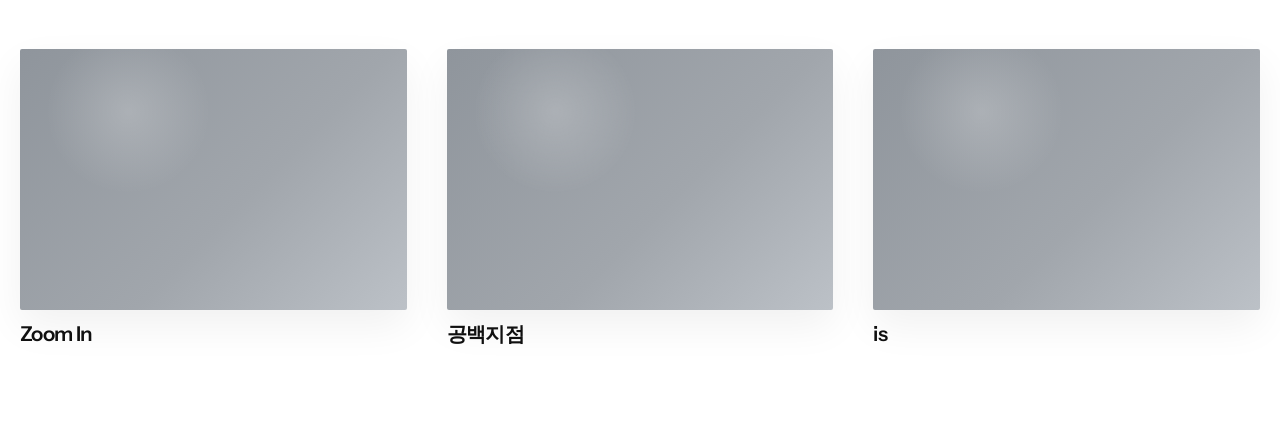
==== commit e714e6d3: "Update share description" ====
--- a/index.html
+++ b/index.html
@@ -6,11 +6,11 @@
   <title>Aube Company</title>
   <meta
     name="description"
-    content="Aube Company portfolio"
+    content="오브 컴퍼니는 포스터와 브랜딩을 중심으로 한 그래픽 회사입니다."
   />
   <meta property="og:type" content="website" />
   <meta property="og:title" content="Aube Company" />
-  <meta property="og:description" content="Aube Company portfolio" />
+  <meta property="og:description" content="오브 컴퍼니는 포스터와 브랜딩을 중심으로 한 그래픽 회사입니다." />
   <meta property="og:image" content="https://aubecompany.com/kakao.png" />
   <meta property="og:url" content="https://aubecompany.com/" />
   <meta property="og:site_name" content="Aube Company" />
--- a/style.css
+++ b/style.css
@@ -199,7 +199,7 @@
 
 /* Home / list sections */
 .hero-image {
-  margin-top: 36px;
+  margin-top: var(--section-padding-top);
 }
 
 .hero-image-inner {
@@ -271,6 +271,10 @@
 
 .work {
   padding-top: var(--work-padding-top);
+}
+
+main > .work:first-child {
+  padding-top: var(--section-padding-top);
 }
 
 .section-head {
